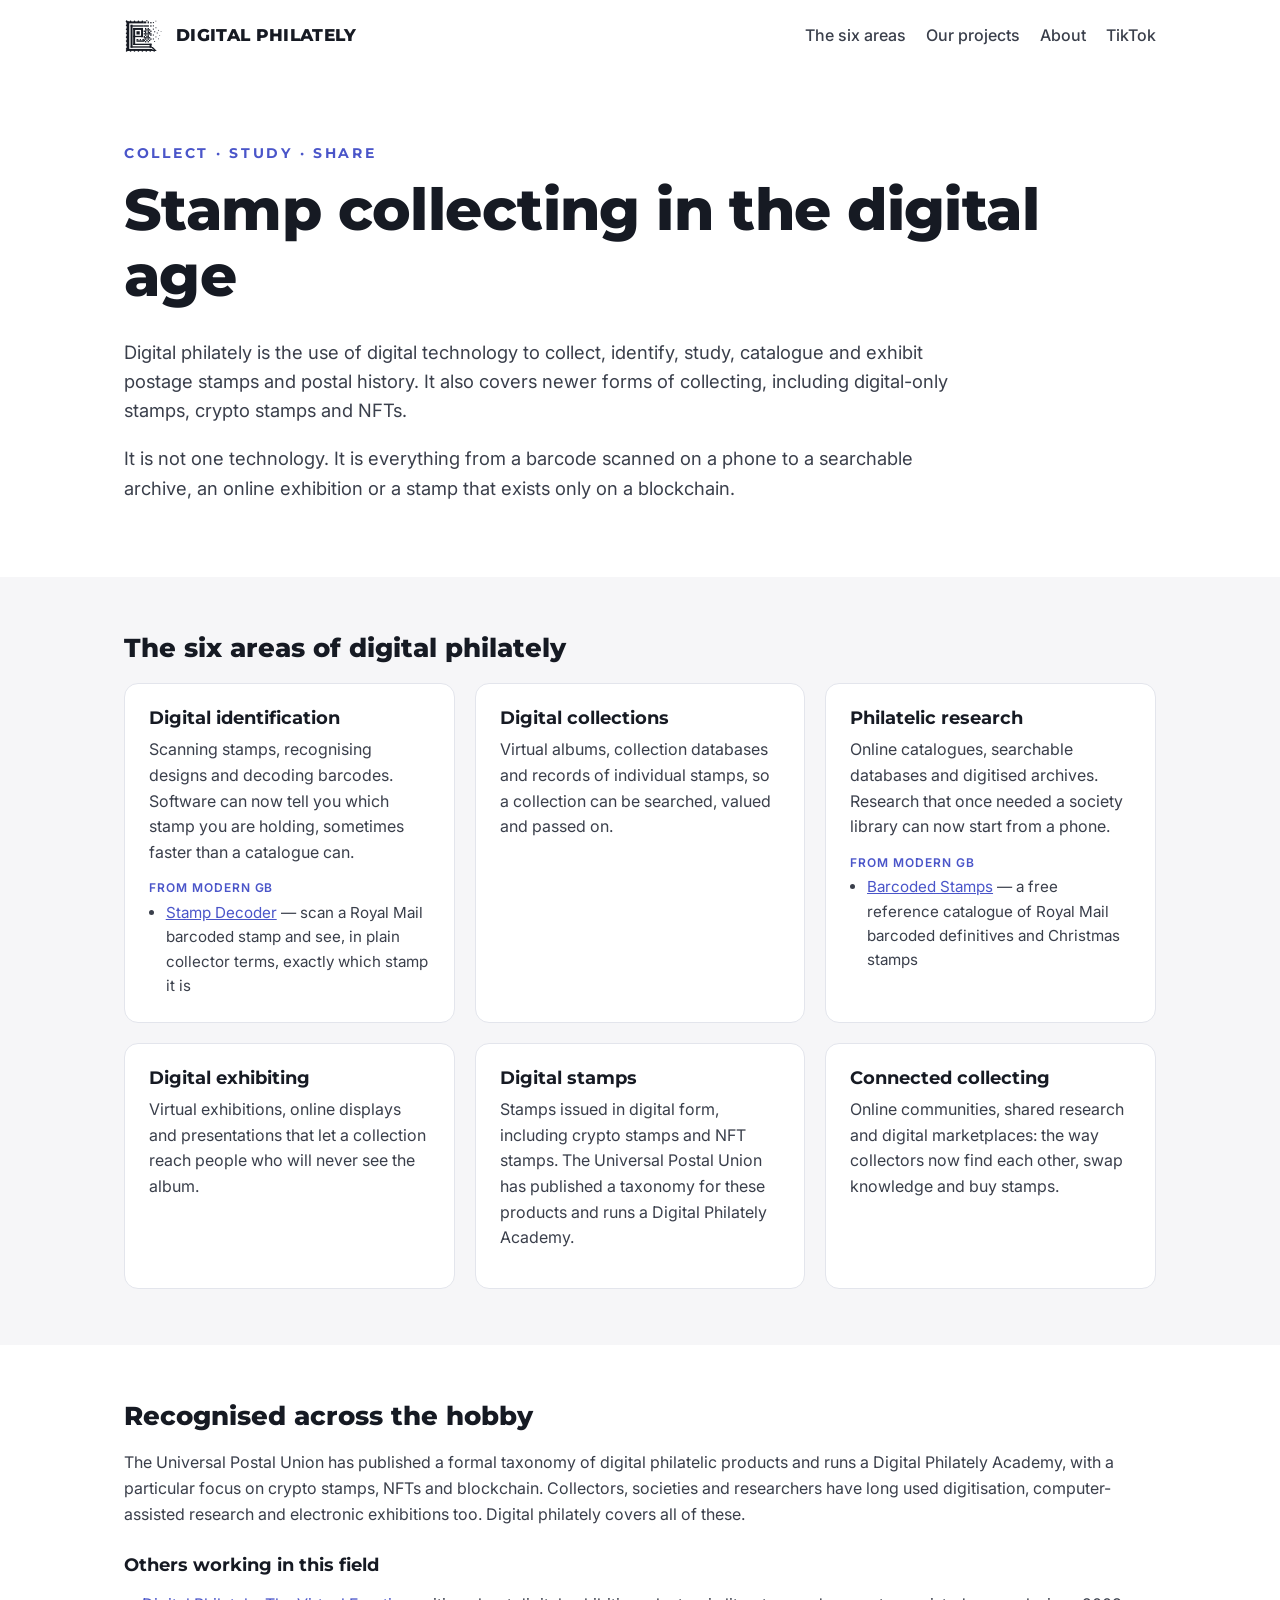
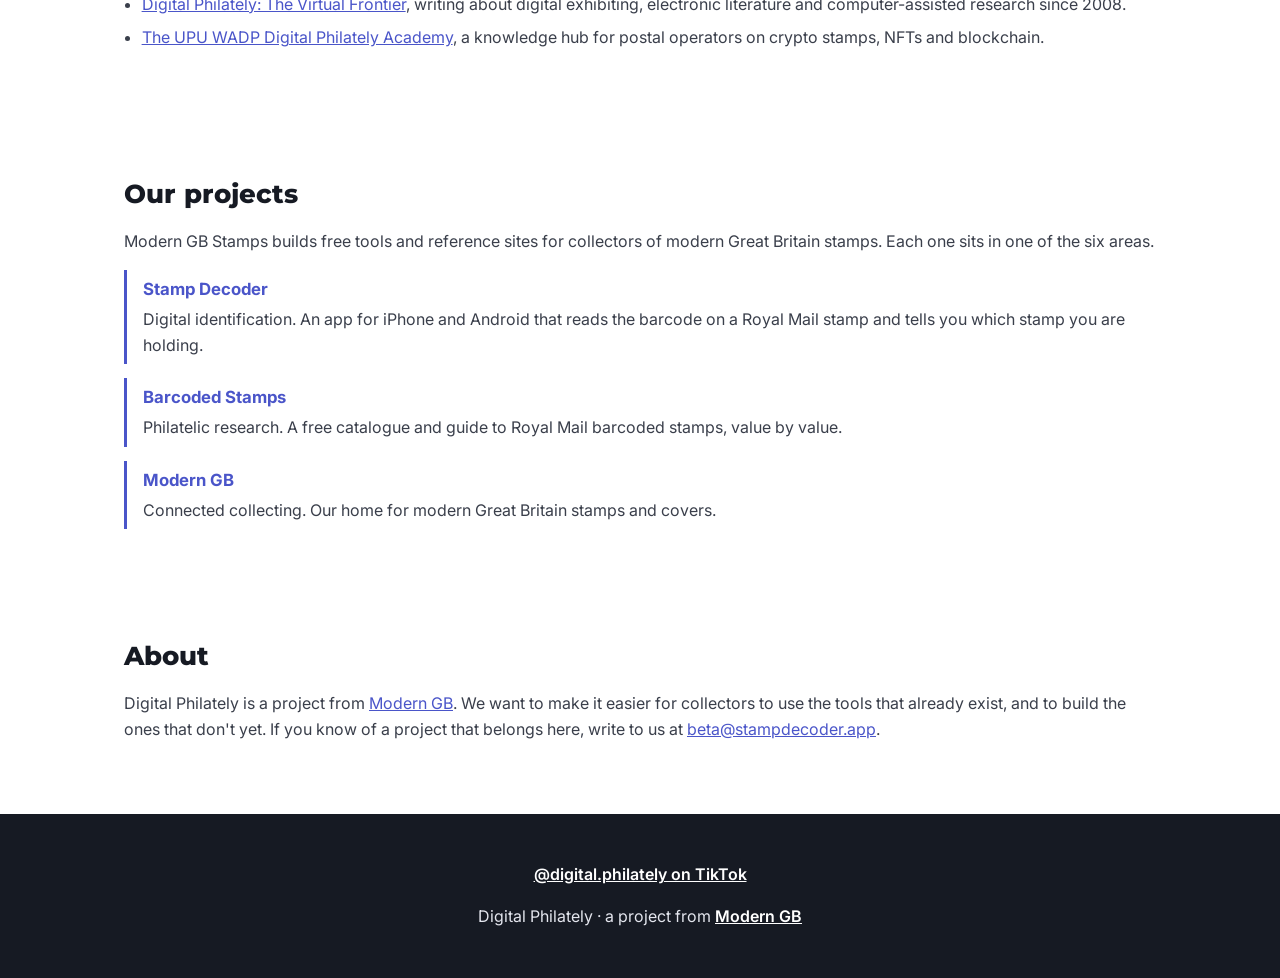
==== index.html @ 03107adf "Drop Royal Mail disclaimer from footer Co-Authored-By: Claude Opus 5.5 <noreply@anthropic.com> Claud" ====
<!doctype html>
<html lang="en-GB">
<head>
<meta charset="utf-8">
<meta name="viewport" content="width=device-width, initial-scale=1">
<title>Digital Philately · Stamp collecting in the digital age</title>
<meta name="description" content="Digital philately is the use of digital technology to collect, identify, study, catalogue and exhibit stamps and postal history, and it includes digital-only stamps.">
<link rel="canonical" href="https://digitalphilately.com/">
<link rel="icon" href="/favicon.svg" type="image/svg+xml">
<meta property="og:title" content="Digital Philately">
<meta property="og:description" content="Stamp collecting in the digital age: identification, collections, research, exhibiting, digital stamps and connected collecting.">
<meta property="og:url" content="https://digitalphilately.com/">
<script type="application/ld+json">{"@context":"https://schema.org","@type":"Organization","name":"Digital Philately","url":"https://digitalphilately.com/","logo":"https://digitalphilately.com/mark.svg","sameAs":["https://www.tiktok.com/@digital.philately"],"parentOrganization":{"@type":"Organization","name":"Modern GB","url":"https://moderngb.net/"}}</script>
<link rel="preconnect" href="https://fonts.googleapis.com">
<link rel="preconnect" href="https://fonts.gstatic.com" crossorigin>
<link href="https://fonts.googleapis.com/css2?family=Montserrat:wght@700;800&family=Inter:wght@400;500;600&display=swap" rel="stylesheet">
<link rel="stylesheet" href="/style.css">
</head>
<body>
<header class="site-header">
<a class="brand" href="/" aria-label="Digital Philately home"><svg xmlns="http://www.w3.org/2000/svg" viewBox="-1 0 61 53" width="40" height="35" role="img" aria-label="Digital Philately mark"><g fill="currentColor" shape-rendering="geometricPrecision"><rect x="3" y="5" width="4" height="45"/><rect x="3" y="5" width="26" height="3"/><rect x="3" y="47" width="38" height="3"/><polygon points="38,47 41,47 48,50 48,50 41,50"/><polygon points="40,44 43,44 49,50 46,50"/><circle cx="3" cy="5" r="1.25"/><circle cx="9" cy="5" r="1.25"/><circle cx="15" cy="5" r="1.25"/><circle cx="21" cy="5" r="1.25"/><circle cx="27" cy="5" r="1.25"/><circle cx="3" cy="50" r="1.25"/><circle cx="9" cy="50" r="1.25"/><circle cx="15" cy="50" r="1.25"/><circle cx="21" cy="50" r="1.25"/><circle cx="27" cy="50" r="1.25"/><circle cx="33" cy="50" r="1.25"/><circle cx="39" cy="50" r="1.25"/><circle cx="45" cy="50" r="1.25"/><circle cx="3" cy="5" r="1.25"/><circle cx="3" cy="11" r="1.25"/><circle cx="3" cy="17" r="1.25"/><circle cx="3" cy="23" r="1.25"/><circle cx="3" cy="29" r="1.25"/><circle cx="3" cy="35" r="1.25"/><circle cx="3" cy="41" r="1.25"/><circle cx="3" cy="47" r="1.25"/><rect x="9" y="11" width="20" height="2"/><rect x="9" y="10" width="3" height="35"/><rect x="9" y="43" width="32" height="2"/><rect x="38" y="39" width="3" height="6"/><rect x="13" y="15" width="3" height="26"/><rect x="13" y="15" width="15" height="3"/><rect x="13" y="39" width="28" height="2"/><rect x="25" y="15" width="3" height="14"/><rect x="13" y="27" width="15" height="2"/><rect x="18" y="20" width="5" height="5"/><rect x="18" y="34" width="12" height="2"/><rect x="18" y="32" width="3" height="2"/><rect x="23" y="32" width="2" height="2"/><rect x="27" y="32" width="3" height="2"/><rect x="31" y="15" width="2" height="2"/><rect x="35" y="15" width="2" height="2"/><rect x="31" y="17" width="2" height="2"/><rect x="33" y="17" width="2" height="2"/><rect x="35" y="17" width="2" height="2"/><rect x="37" y="17" width="2" height="2"/><rect x="29" y="19" width="2" height="2"/><rect x="31" y="19" width="2" height="2"/><rect x="35" y="19" width="2" height="2"/><rect x="39" y="19" width="2" height="2"/><rect x="31" y="21" width="2" height="2"/><rect x="35" y="21" width="2" height="2"/><rect x="37" y="21" width="2" height="2"/><rect x="29" y="23" width="2" height="2"/><rect x="31" y="23" width="2" height="2"/><rect x="33" y="23" width="2" height="2"/><rect x="35" y="23" width="2" height="2"/><rect x="37" y="23" width="2" height="2"/><rect x="39" y="23" width="2" height="2"/><rect x="31" y="25" width="2" height="2"/><rect x="35" y="25" width="2" height="2"/><rect x="39" y="25" width="2" height="2"/><rect x="29" y="27" width="2" height="2"/><rect x="33" y="27" width="2" height="2"/><rect x="35" y="27" width="2" height="2"/><rect x="29" y="29" width="2" height="2"/><rect x="31" y="29" width="2" height="2"/><rect x="33" y="29" width="2" height="2"/><rect x="35" y="29" width="2" height="2"/><rect x="37" y="29" width="2" height="2"/><rect x="31" y="31" width="2" height="2"/><rect x="35" y="31" width="2" height="2"/><rect x="39" y="31" width="2" height="2"/><rect x="29" y="33" width="2" height="2"/><rect x="33" y="33" width="2" height="2"/><rect x="37" y="33" width="2" height="2"/><rect x="31" y="35" width="2" height="2"/><rect x="35" y="35" width="2" height="2"/><rect x="29" y="5" width="4" height="3"/><rect x="35" y="5" width="2" height="3"/><rect x="39" y="6" width="2" height="2"/><rect x="29" y="11" width="8" height="2"/><rect x="39" y="11" width="2" height="2"/><rect x="33" y="3" width="1.6" height="1.6"/><rect x="43" y="6" width="1.6" height="1.6"/><rect x="47" y="4" width="1.2" height="1.2"/><rect x="43" y="11" width="1.6" height="1.6"/><rect x="43" y="16" width="1.6" height="1.6"/><rect x="47" y="14" width="1.4" height="1.4"/><rect x="51" y="18" width="1.2" height="1.2"/><rect x="45" y="20" width="1.6" height="1.6"/><rect x="49" y="22" width="1.4" height="1.4"/><rect x="55" y="20" width="1.0" height="1.0"/><rect x="43" y="25" width="1.6" height="1.6"/><rect x="53" y="26" width="1.0" height="1.0"/><rect x="47" y="28" width="1.4" height="1.4"/><rect x="43" y="31" width="1.6" height="1.6"/><rect x="51" y="31" width="1.2" height="1.2"/><rect x="45" y="35" width="1.4" height="1.4"/></g></svg><span>Digital Philately</span></a>
<nav><a href="#areas">The six areas</a><a href="#modern-gb">Our projects</a><a href="#about">About</a><a href="https://www.tiktok.com/@digital.philately">TikTok</a></nav>
</header>

<main>
<section class="hero">
<p class="tag">Collect · Study · Share</p>
<h1>Stamp collecting in the digital age</h1>
<p class="lede">Digital philately is the use of digital technology to collect, identify, study, catalogue and exhibit postage stamps and postal history. It also covers newer forms of collecting, including digital-only stamps, crypto stamps and NFTs.</p>
<p class="lede">It is not one technology. It is everything from a barcode scanned on a phone to a searchable archive, an online exhibition or a stamp that exists only on a blockchain.</p>
</section>

<section id="areas" class="areas">
<h2>The six areas of digital philately</h2>
<div class="grid">
<article class="area" id="identify">
<h3>Digital identification</h3>
<p>Scanning stamps, recognising designs and decoding barcodes. Software can now tell you which stamp you are holding, sometimes faster than a catalogue can.</p>
<p class="from-us">From Modern GB</p><ul class="projects"><li><a href="https://stampdecoder.app/">Stamp Decoder</a> &mdash; scan a Royal Mail barcoded stamp and see, in plain collector terms, exactly which stamp it is</li></ul></article>
<article class="area" id="collections">
<h3>Digital collections</h3>
<p>Virtual albums, collection databases and records of individual stamps, so a collection can be searched, valued and passed on.</p>
</article>
<article class="area" id="research">
<h3>Philatelic research</h3>
<p>Online catalogues, searchable databases and digitised archives. Research that once needed a society library can now start from a phone.</p>
<p class="from-us">From Modern GB</p><ul class="projects"><li><a href="https://barcodedstamps.com/">Barcoded Stamps</a> &mdash; a free reference catalogue of Royal Mail barcoded definitives and Christmas stamps</li></ul></article>
<article class="area" id="exhibiting">
<h3>Digital exhibiting</h3>
<p>Virtual exhibitions, online displays and presentations that let a collection reach people who will never see the album.</p>
</article>
<article class="area" id="digital-stamps">
<h3>Digital stamps</h3>
<p>Stamps issued in digital form, including crypto stamps and NFT stamps. The Universal Postal Union has published a taxonomy for these products and runs a Digital Philately Academy.</p>
</article>
<article class="area" id="connected">
<h3>Connected collecting</h3>
<p>Online communities, shared research and digital marketplaces: the way collectors now find each other, swap knowledge and buy stamps.</p>
</article>
</div>
</section>

<section class="context">
<h2>Recognised across the hobby</h2>
<p>The Universal Postal Union has published a formal taxonomy of digital philatelic products and runs a Digital Philately Academy, with a particular focus on crypto stamps, NFTs and blockchain. Collectors, societies and researchers have long used digitisation, computer-assisted research and electronic exhibitions too. Digital philately covers all of these.</p>
<h3>Others working in this field</h3>
<ul class="others">
<li><a href="https://digitalphilately.wordpress.com/">Digital Philately: The Virtual Frontier</a>, writing about digital exhibiting, electronic literature and computer-assisted research since 2008.</li>
<li><a href="https://www.upu.int/en/universal-postal-union/activities/philately-ircs/wadp-academy">The UPU WADP Digital Philately Academy</a>, a knowledge hub for postal operators on crypto stamps, NFTs and blockchain.</li>
</ul>
</section>

<section id="modern-gb" class="modern-gb">
<h2>Our projects</h2>
<p>Modern GB Stamps builds free tools and reference sites for collectors of modern Great Britain stamps. Each one sits in one of the six areas.</p>
<ul class="project-list">
<li><a href="https://stampdecoder.app/"><strong>Stamp Decoder</strong></a><span>Digital identification. An app for iPhone and Android that reads the barcode on a Royal Mail stamp and tells you which stamp you are holding.</span></li>
<li><a href="https://barcodedstamps.com/"><strong>Barcoded Stamps</strong></a><span>Philatelic research. A free catalogue and guide to Royal Mail barcoded stamps, value by value.</span></li>
<li><a href="https://moderngb.com/"><strong>Modern GB</strong></a><span>Connected collecting. Our home for modern Great Britain stamps and covers.</span></li>
</ul>
</section>

<section id="about" class="about">
<h2>About</h2>
<p>Digital Philately is a project from <a href="https://moderngb.net/">Modern GB</a>. We want to make it easier for collectors to use the tools that already exist, and to build the ones that don't yet. If you know of a project that belongs here, write to us at <a href="mailto:beta@stampdecoder.app">beta@stampdecoder.app</a>.</p>
</section>
</main>

<footer class="site-footer">
<p><a href="https://www.tiktok.com/@digital.philately">@digital.philately on TikTok</a></p>
<p>Digital Philately · a project from <a href="https://moderngb.net/">Modern GB</a></p>
</footer>
</body>
</html>
---- style.css ----
:root {
  --ink: #161A23;
  --blue: #4A55C9;
  --light: #9AA3FF;
  --paper: #FFFFFF;
  --mist: #F6F6F8;
  --line: #E3E5EC;
  --text: #3A3F4B;
  --display: Montserrat, "Helvetica Neue", Arial, sans-serif;
  --body: Inter, system-ui, -apple-system, sans-serif;
}
* { box-sizing: border-box; }
body { margin: 0; font-family: var(--body); color: var(--text); background: var(--paper); line-height: 1.6; }
a { color: var(--blue); }
a:hover { color: var(--ink); }
h1, h2, h3 { font-family: var(--display); color: var(--ink); line-height: 1.15; }
h1 { font-size: clamp(2.2rem, 5vw, 3.6rem); font-weight: 800; margin: 0.2em 0 0.5em; letter-spacing: -0.01em; }
h2 { font-size: 1.6rem; font-weight: 800; margin: 0 0 0.8em; }
h3 { font-size: 1.1rem; font-weight: 700; margin: 0 0 0.5em; }
main > section { max-width: 1080px; margin: 0 auto; padding: 56px 24px; }

.site-header { display: flex; justify-content: space-between; align-items: center; gap: 16px; flex-wrap: wrap; padding: 18px 24px; max-width: 1080px; margin: 0 auto; }
.brand { display: flex; align-items: center; gap: 12px; text-decoration: none; color: var(--ink); }
.brand span { font-family: var(--display); font-weight: 800; text-transform: uppercase; letter-spacing: 0.02em; font-size: 1.05rem; }
.site-header nav { display: flex; gap: 20px; flex-wrap: wrap; }
.site-header nav a { text-decoration: none; color: var(--text); font-weight: 500; }
.site-header nav a:hover { color: var(--blue); }

.hero { padding-top: 72px !important; }
.tag { font-family: var(--display); font-weight: 700; letter-spacing: 0.2em; text-transform: uppercase; color: var(--blue); font-size: 0.85rem; margin: 0; }
.lede { font-size: 1.15rem; max-width: 46em; }

.areas { background: var(--mist); max-width: none !important; }
.areas > * { max-width: 1032px; margin-left: auto; margin-right: auto; }
.grid { display: grid; grid-template-columns: repeat(auto-fill, minmax(300px, 1fr)); gap: 20px; }
.area { background: var(--paper); border: 1px solid var(--line); border-radius: 14px; padding: 24px; }
.area p { margin: 0 0 0.8em; }
.from-us { font-size: 0.75rem; font-weight: 600; letter-spacing: 0.08em; text-transform: uppercase; color: var(--blue); margin: 1em 0 0.3em !important; }
.projects { margin: 0; padding-left: 1.1em; font-size: 0.95rem; }

.project-list { list-style: none; padding: 0; margin: 0; display: grid; gap: 14px; }
.project-list li { display: flex; flex-direction: column; gap: 4px; border-left: 3px solid var(--blue); padding: 6px 0 6px 16px; }
.project-list a { text-decoration: none; font-size: 1.05rem; }

.site-footer { background: var(--ink); color: #E4E6EE; padding: 32px 24px; text-align: center; }
.site-footer a { color: var(--paper); font-weight: 600; }
.site-footer .small { font-size: 0.85rem; color: var(--light); }
.context h3 { margin-top: 1.6em; }
.others { padding-left: 1.1em; }
.others li { margin-bottom: 0.5em; }
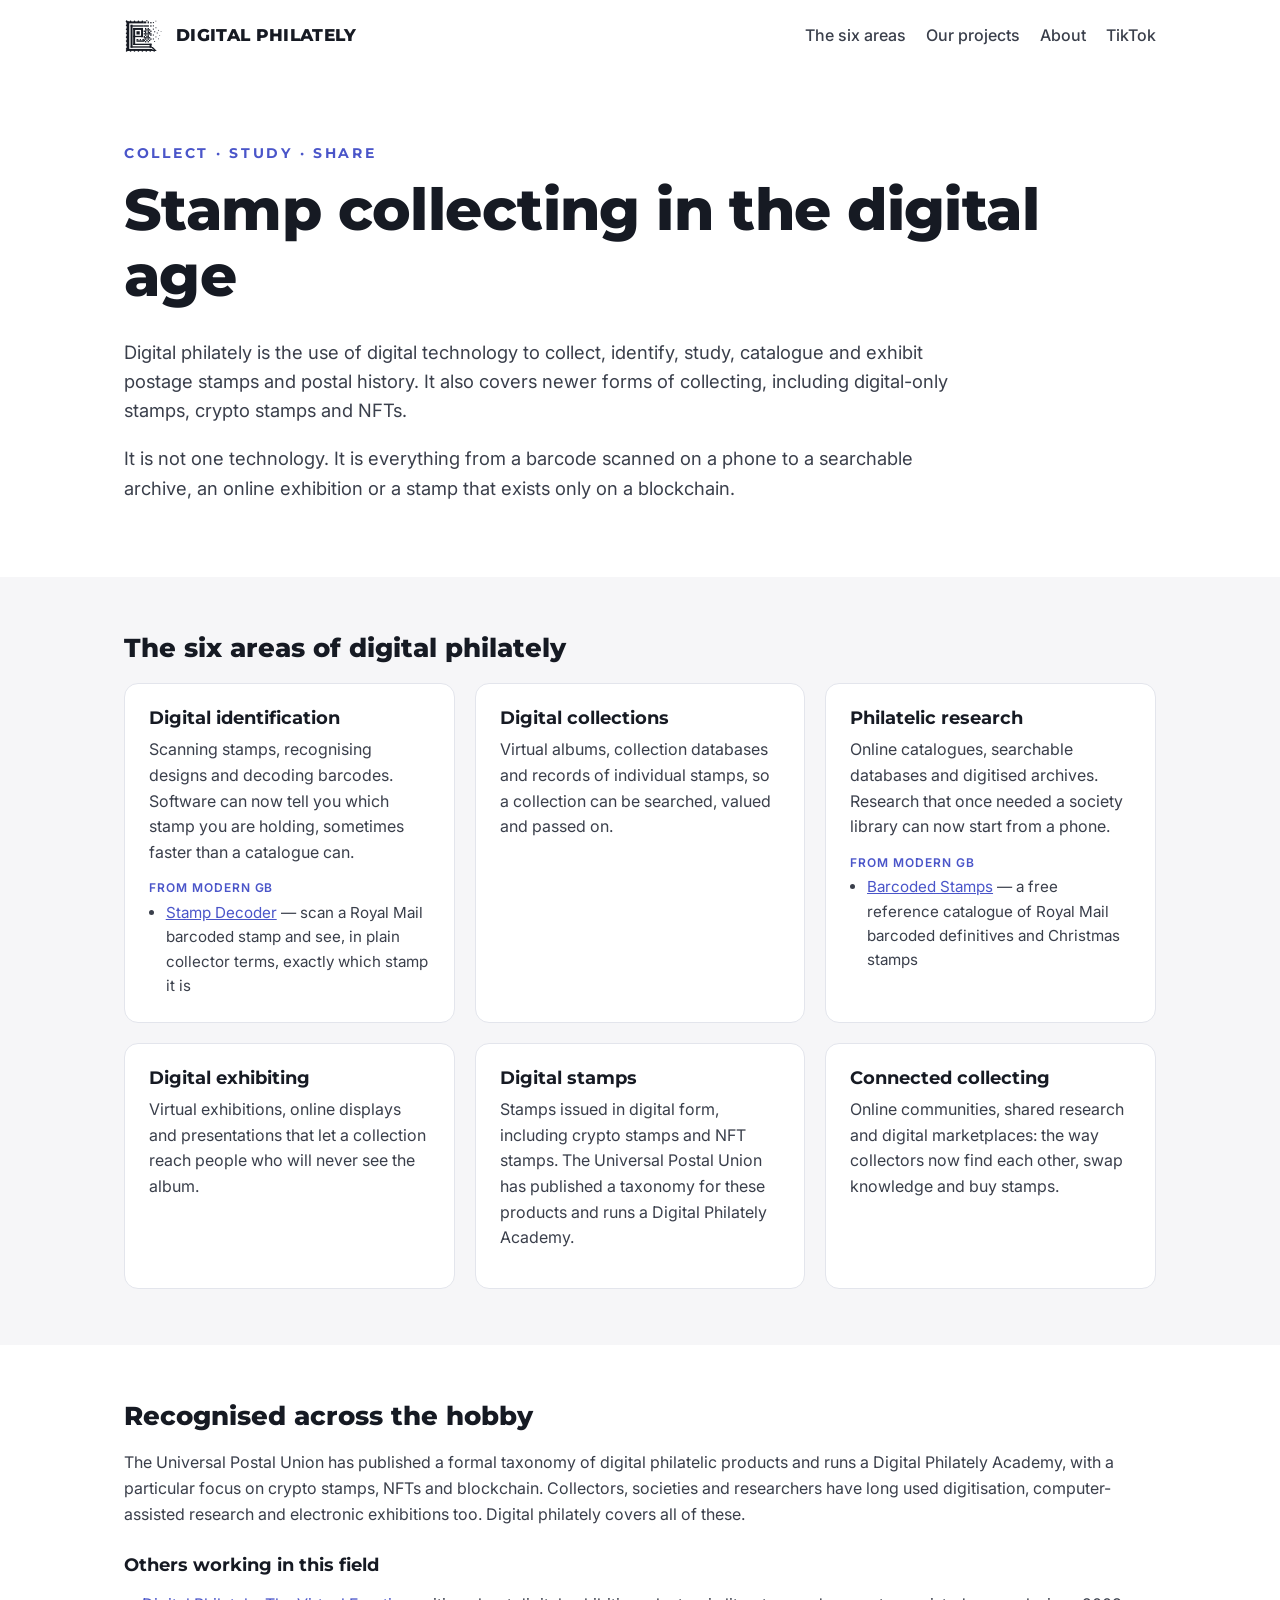
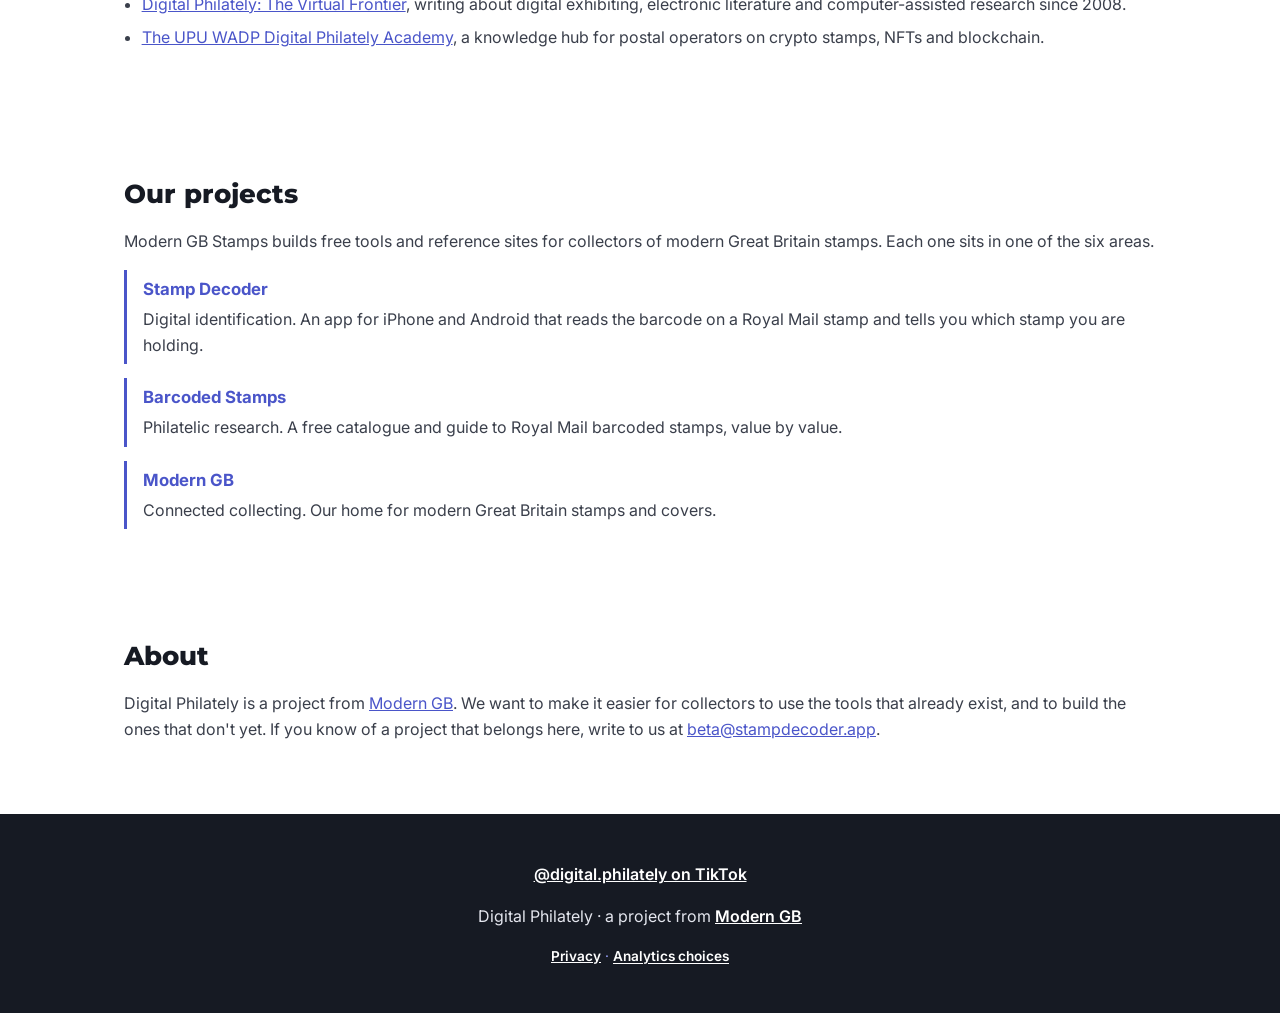
==== commit 4c5ba6e6: "Add consent-first Google Analytics and privacy page Co-Authored-By: Claude Opus 5.5 <noreply@anthrop" ====
--- a/index.html
+++ b/index.html
@@ -15,6 +15,8 @@
 <link rel="preconnect" href="https://fonts.gstatic.com" crossorigin>
 <link href="https://fonts.googleapis.com/css2?family=Montserrat:wght@700;800&family=Inter:wght@400;500;600&display=swap" rel="stylesheet">
 <link rel="stylesheet" href="/style.css">
+<link rel="stylesheet" href="/consent-analytics.css">
+<script src="/consent-analytics.js" defer></script>
 </head>
 <body>
 <header class="site-header">
@@ -89,6 +91,7 @@
 <footer class="site-footer">
 <p><a href="https://www.tiktok.com/@digital.philately">@digital.philately on TikTok</a></p>
 <p>Digital Philately · a project from <a href="https://moderngb.net/">Modern GB</a></p>
+<p class="small"><a href="/privacy.html">Privacy</a> · <button type="button" class="analytics-settings" data-analytics-settings>Analytics choices</button></p>
 </footer>
 </body>
 </html>
--- a/style.css
+++ b/style.css
@@ -48,3 +48,7 @@
 .context h3 { margin-top: 1.6em; }
 .others { padding-left: 1.1em; }
 .others li { margin-bottom: 0.5em; }
+.prose { max-width: 760px !important; }
+.prose h2 { margin-top: 1.6em; font-size: 1.3rem; }
+.site-footer .analytics-settings { color: var(--paper); font-weight: 600; }
+.prose .analytics-settings { color: var(--blue); }
--- a/consent-analytics.css
+++ b/consent-analytics.css
@@ -0,0 +1,125 @@
+.analytics-consent[hidden] {
+  display: none;
+}
+
+.analytics-consent {
+  position: fixed;
+  z-index: 1000;
+  left: 18px;
+  right: 18px;
+  bottom: 18px;
+  max-width: 760px;
+  margin: 0 auto;
+  padding: 18px;
+  color: #151A2D;
+  background: #FFFFFF;
+  border: 1px solid rgba(23,29,55,.20);
+  border-radius: 14px;
+  box-shadow: 0 18px 50px rgba(15,20,40,.18);
+  font-family: inherit;
+}
+
+.analytics-consent__inner {
+  display: flex;
+  align-items: center;
+  justify-content: space-between;
+  gap: 20px;
+}
+
+.analytics-consent__copy {
+  max-width: 520px;
+}
+
+.analytics-consent__copy strong {
+  display: block;
+  margin-bottom: 4px;
+  font-size: 16px;
+}
+
+.analytics-consent__copy p {
+  margin: 0;
+  color: #5E647C;
+  font-size: 13.5px;
+  line-height: 1.5;
+}
+
+.analytics-consent__copy a {
+  color: #161A23;
+  text-decoration: underline;
+  text-underline-offset: 2px;
+}
+
+.analytics-consent__actions {
+  display: flex;
+  flex: 0 0 auto;
+  gap: 8px;
+}
+
+.analytics-consent button,
+.analytics-settings {
+  font: inherit;
+}
+
+.analytics-consent button {
+  min-height: 42px;
+  padding: 9px 14px;
+  border: 1px solid rgba(23,29,55,.20);
+  border-radius: 10px;
+  color: #151A2D;
+  background: #FFFFFF;
+  cursor: pointer;
+  font-size: 13px;
+  font-weight: 700;
+}
+
+.analytics-consent button[data-analytics-accept] {
+  color: #FFFFFF;
+  background: #4A55C9;
+  border-color: #4A55C9;
+}
+
+.analytics-consent button:hover {
+  background: #F1F3FA;
+}
+
+.analytics-consent button[data-analytics-accept]:hover {
+  background: #161A23;
+}
+
+.analytics-consent button:focus-visible,
+.analytics-settings:focus-visible {
+  outline: 2px solid #4A55C9;
+  outline-offset: 2px;
+}
+
+.analytics-settings {
+  padding: 0;
+  border: 0;
+  color: inherit;
+  background: transparent;
+  cursor: pointer;
+  text-decoration: underline;
+  text-underline-offset: 2px;
+}
+
+@media (max-width: 640px) {
+  .analytics-consent {
+    left: 12px;
+    right: 12px;
+    bottom: 12px;
+  }
+
+  .analytics-consent__inner {
+    align-items: stretch;
+    flex-direction: column;
+    gap: 14px;
+  }
+
+  .analytics-consent__actions {
+    width: 100%;
+  }
+
+  .analytics-consent button {
+    flex: 1;
+  }
+}
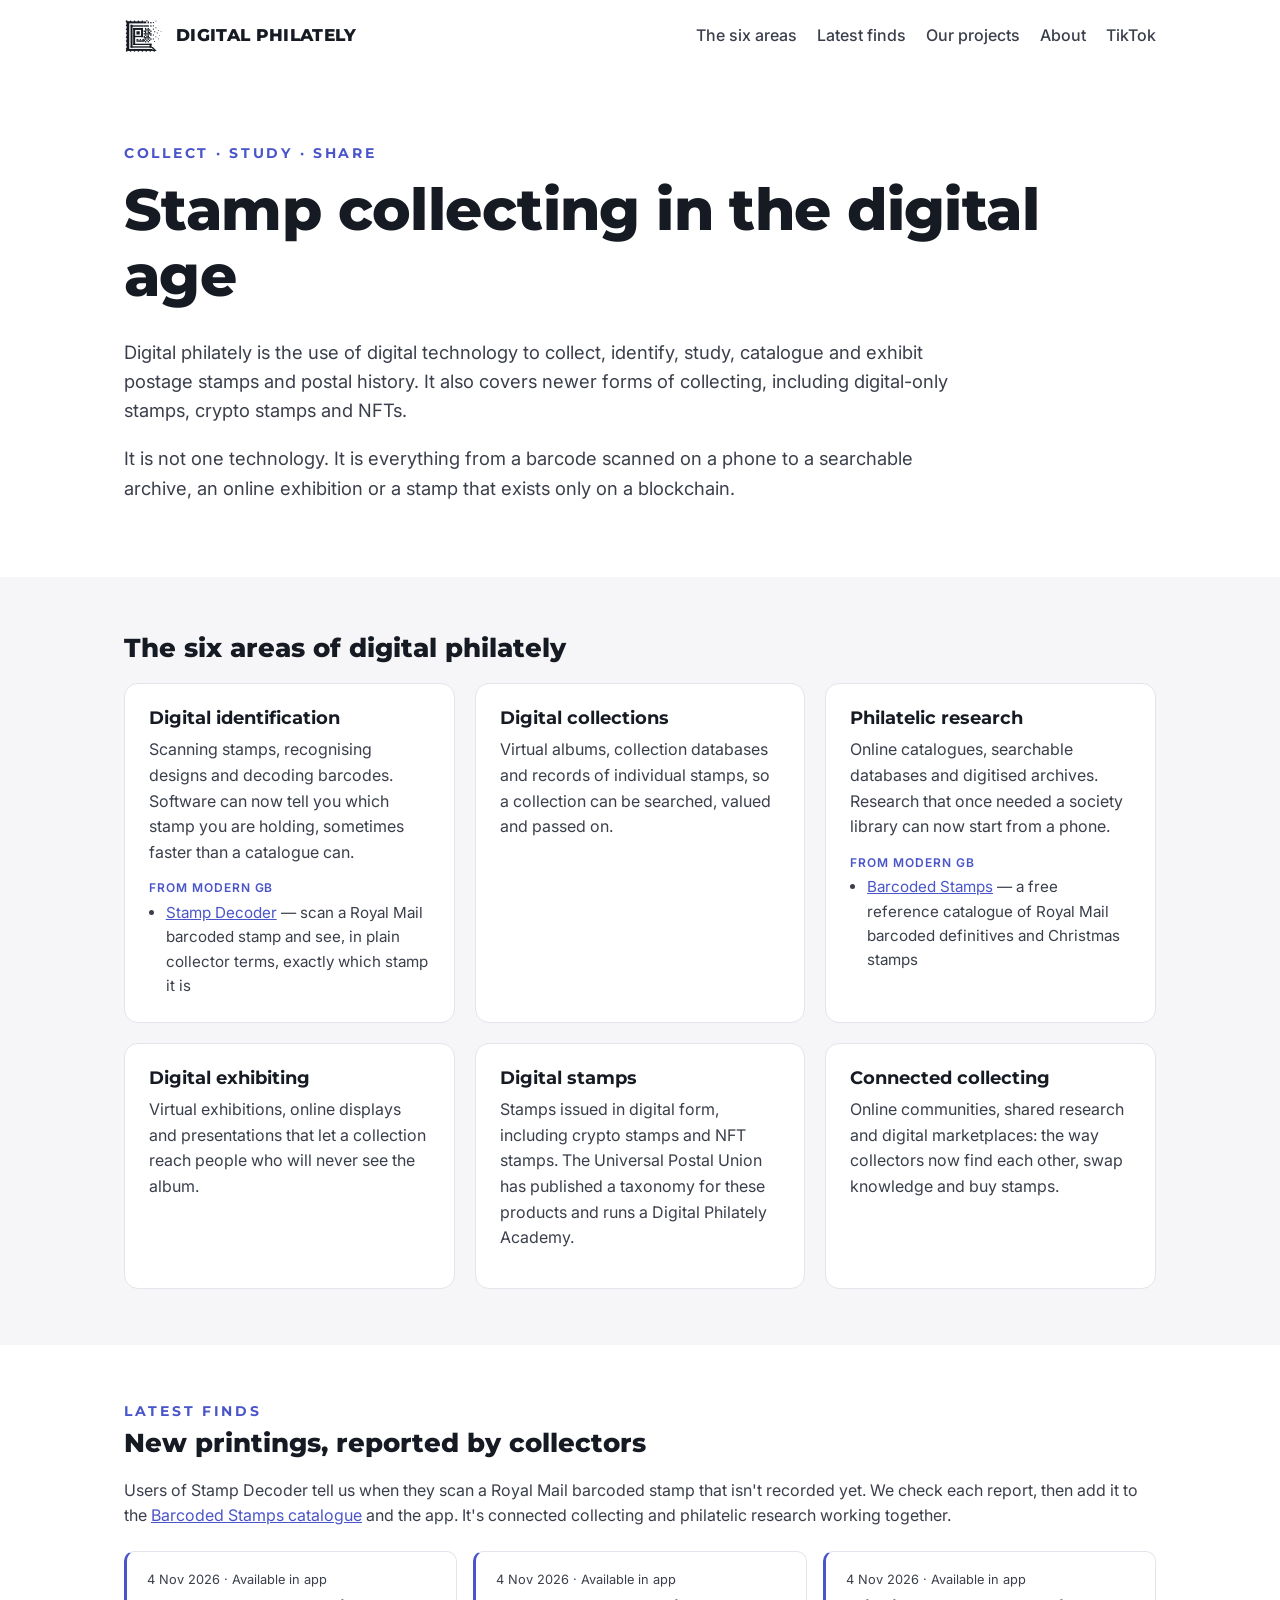
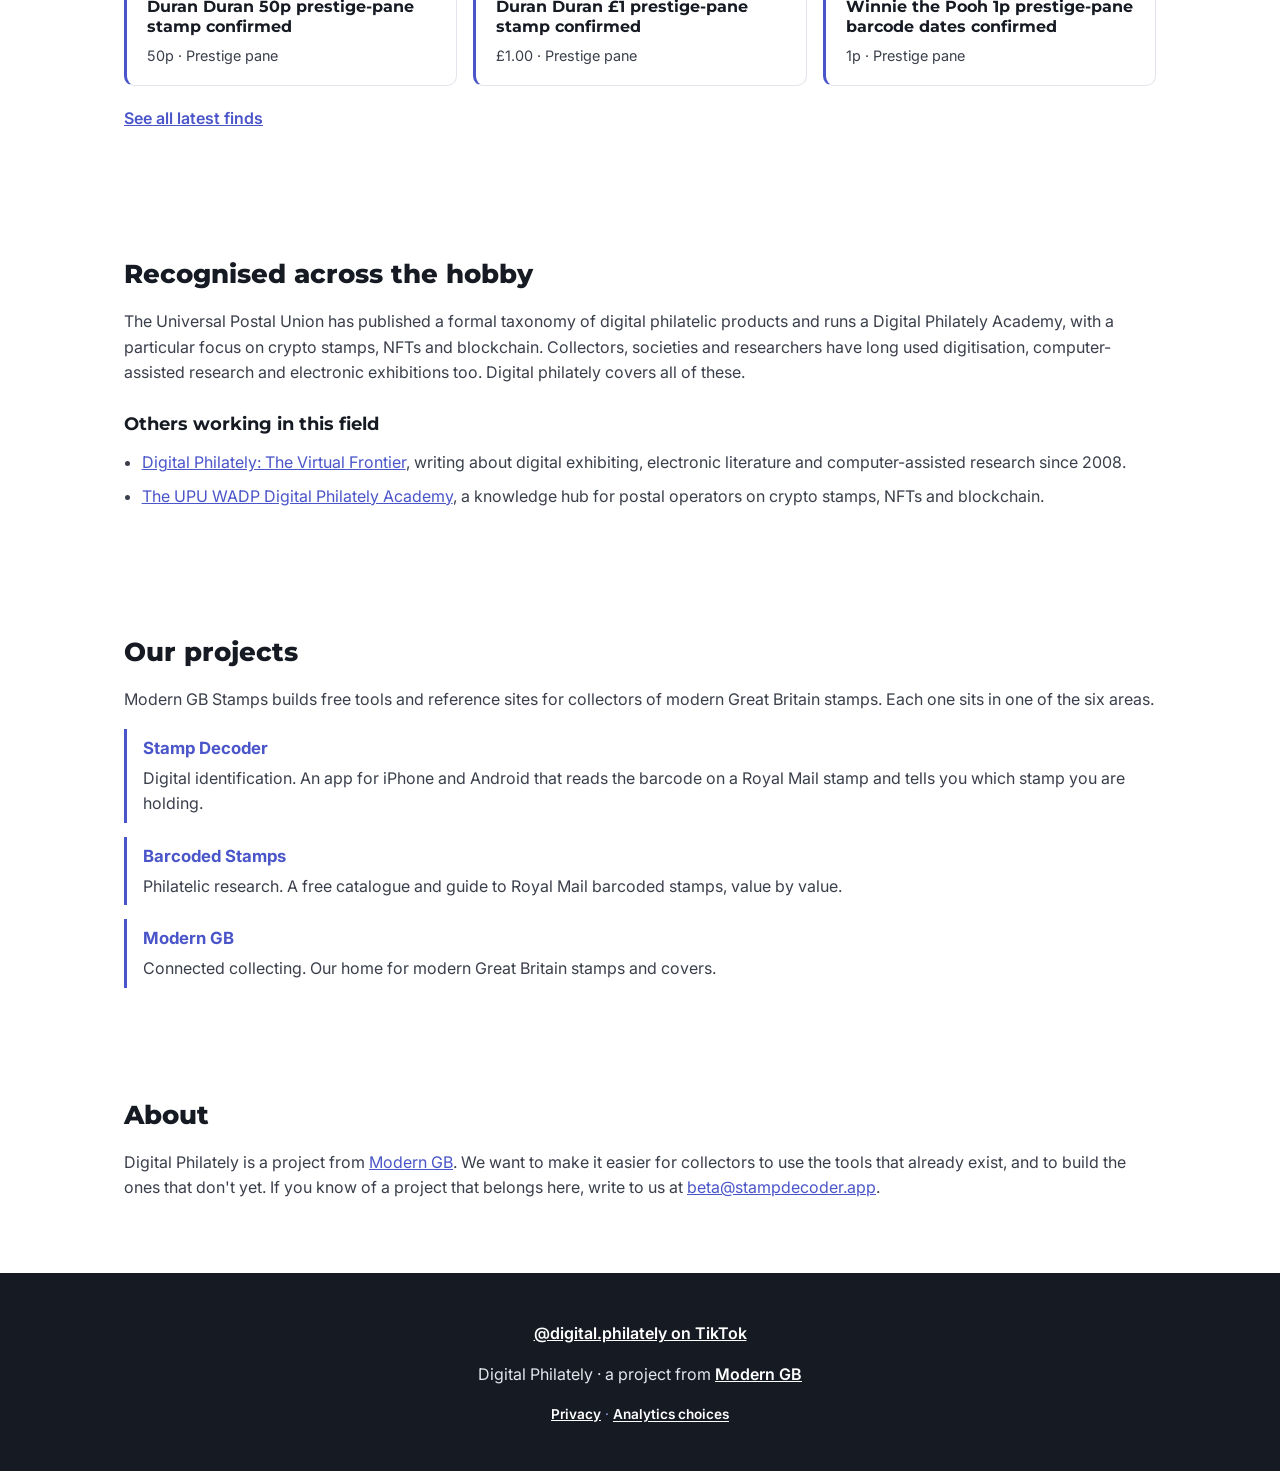
==== commit f6aba0ee: "Add a Latest finds teaser linking to barcodedstamps.com Co-Authored-By: Claude Opus 5.5 <noreply@ant" ====
--- a/index.html
+++ b/index.html
@@ -21,7 +21,7 @@
 <body>
 <header class="site-header">
 <a class="brand" href="/" aria-label="Digital Philately home"><svg xmlns="http://www.w3.org/2000/svg" viewBox="-1 0 61 53" width="40" height="35" role="img" aria-label="Digital Philately mark"><g fill="currentColor" shape-rendering="geometricPrecision"><rect x="3" y="5" width="4" height="45"/><rect x="3" y="5" width="26" height="3"/><rect x="3" y="47" width="38" height="3"/><polygon points="38,47 41,47 48,50 48,50 41,50"/><polygon points="40,44 43,44 49,50 46,50"/><circle cx="3" cy="5" r="1.25"/><circle cx="9" cy="5" r="1.25"/><circle cx="15" cy="5" r="1.25"/><circle cx="21" cy="5" r="1.25"/><circle cx="27" cy="5" r="1.25"/><circle cx="3" cy="50" r="1.25"/><circle cx="9" cy="50" r="1.25"/><circle cx="15" cy="50" r="1.25"/><circle cx="21" cy="50" r="1.25"/><circle cx="27" cy="50" r="1.25"/><circle cx="33" cy="50" r="1.25"/><circle cx="39" cy="50" r="1.25"/><circle cx="45" cy="50" r="1.25"/><circle cx="3" cy="5" r="1.25"/><circle cx="3" cy="11" r="1.25"/><circle cx="3" cy="17" r="1.25"/><circle cx="3" cy="23" r="1.25"/><circle cx="3" cy="29" r="1.25"/><circle cx="3" cy="35" r="1.25"/><circle cx="3" cy="41" r="1.25"/><circle cx="3" cy="47" r="1.25"/><rect x="9" y="11" width="20" height="2"/><rect x="9" y="10" width="3" height="35"/><rect x="9" y="43" width="32" height="2"/><rect x="38" y="39" width="3" height="6"/><rect x="13" y="15" width="3" height="26"/><rect x="13" y="15" width="15" height="3"/><rect x="13" y="39" width="28" height="2"/><rect x="25" y="15" width="3" height="14"/><rect x="13" y="27" width="15" height="2"/><rect x="18" y="20" width="5" height="5"/><rect x="18" y="34" width="12" height="2"/><rect x="18" y="32" width="3" height="2"/><rect x="23" y="32" width="2" height="2"/><rect x="27" y="32" width="3" height="2"/><rect x="31" y="15" width="2" height="2"/><rect x="35" y="15" width="2" height="2"/><rect x="31" y="17" width="2" height="2"/><rect x="33" y="17" width="2" height="2"/><rect x="35" y="17" width="2" height="2"/><rect x="37" y="17" width="2" height="2"/><rect x="29" y="19" width="2" height="2"/><rect x="31" y="19" width="2" height="2"/><rect x="35" y="19" width="2" height="2"/><rect x="39" y="19" width="2" height="2"/><rect x="31" y="21" width="2" height="2"/><rect x="35" y="21" width="2" height="2"/><rect x="37" y="21" width="2" height="2"/><rect x="29" y="23" width="2" height="2"/><rect x="31" y="23" width="2" height="2"/><rect x="33" y="23" width="2" height="2"/><rect x="35" y="23" width="2" height="2"/><rect x="37" y="23" width="2" height="2"/><rect x="39" y="23" width="2" height="2"/><rect x="31" y="25" width="2" height="2"/><rect x="35" y="25" width="2" height="2"/><rect x="39" y="25" width="2" height="2"/><rect x="29" y="27" width="2" height="2"/><rect x="33" y="27" width="2" height="2"/><rect x="35" y="27" width="2" height="2"/><rect x="29" y="29" width="2" height="2"/><rect x="31" y="29" width="2" height="2"/><rect x="33" y="29" width="2" height="2"/><rect x="35" y="29" width="2" height="2"/><rect x="37" y="29" width="2" height="2"/><rect x="31" y="31" width="2" height="2"/><rect x="35" y="31" width="2" height="2"/><rect x="39" y="31" width="2" height="2"/><rect x="29" y="33" width="2" height="2"/><rect x="33" y="33" width="2" height="2"/><rect x="37" y="33" width="2" height="2"/><rect x="31" y="35" width="2" height="2"/><rect x="35" y="35" width="2" height="2"/><rect x="29" y="5" width="4" height="3"/><rect x="35" y="5" width="2" height="3"/><rect x="39" y="6" width="2" height="2"/><rect x="29" y="11" width="8" height="2"/><rect x="39" y="11" width="2" height="2"/><rect x="33" y="3" width="1.6" height="1.6"/><rect x="43" y="6" width="1.6" height="1.6"/><rect x="47" y="4" width="1.2" height="1.2"/><rect x="43" y="11" width="1.6" height="1.6"/><rect x="43" y="16" width="1.6" height="1.6"/><rect x="47" y="14" width="1.4" height="1.4"/><rect x="51" y="18" width="1.2" height="1.2"/><rect x="45" y="20" width="1.6" height="1.6"/><rect x="49" y="22" width="1.4" height="1.4"/><rect x="55" y="20" width="1.0" height="1.0"/><rect x="43" y="25" width="1.6" height="1.6"/><rect x="53" y="26" width="1.0" height="1.0"/><rect x="47" y="28" width="1.4" height="1.4"/><rect x="43" y="31" width="1.6" height="1.6"/><rect x="51" y="31" width="1.2" height="1.2"/><rect x="45" y="35" width="1.4" height="1.4"/></g></svg><span>Digital Philately</span></a>
-<nav><a href="#areas">The six areas</a><a href="#modern-gb">Our projects</a><a href="#about">About</a><a href="https://www.tiktok.com/@digital.philately">TikTok</a></nav>
+<nav><a href="#areas">The six areas</a><a href="#latest-finds">Latest finds</a><a href="#modern-gb">Our projects</a><a href="#about">About</a><a href="https://www.tiktok.com/@digital.philately">TikTok</a></nav>
 </header>
 
 <main>
@@ -62,6 +62,18 @@
 </div>
 </section>
 
+<section id="latest-finds" class="finds">
+<p class="tag">Latest finds</p>
+<h2>New printings, reported by collectors</h2>
+<p>Users of Stamp Decoder tell us when they scan a Royal Mail barcoded stamp that isn't recorded yet. We check each report, then add it to the <a href="https://barcodedstamps.com/catalogue/">Barcoded Stamps catalogue</a> and the app. It's connected collecting and philatelic research working together.</p>
+<ul class="find-list">
+<li><a href="https://barcodedstamps.com/latest-finds/#k113-pp-duran-duran-50p"><span class="find-meta"><time datetime="2026-11-04">4 Nov 2026</time> · Available in app</span><strong>Duran Duran 50p prestige-pane stamp confirmed</strong><span class="find-detail">50p · Prestige pane</span></a></li>
+<li><a href="https://barcodedstamps.com/latest-finds/#k114-pp-duran-duran-1gbp"><span class="find-meta"><time datetime="2026-11-04">4 Nov 2026</time> · Available in app</span><strong>Duran Duran £1 prestige-pane stamp confirmed</strong><span class="find-detail">£1.00 · Prestige pane</span></a></li>
+<li><a href="https://barcodedstamps.com/latest-finds/#k118-pp-pooh-1p"><span class="find-meta"><time datetime="2026-11-04">4 Nov 2026</time> · Available in app</span><strong>Winnie the Pooh 1p prestige-pane barcode dates confirmed</strong><span class="find-detail">1p · Prestige pane</span></a></li>
+</ul>
+<p class="finds-more"><a href="https://barcodedstamps.com/latest-finds/">See all latest finds</a></p>
+</section>
+
 <section class="context">
 <h2>Recognised across the hobby</h2>
 <p>The Universal Postal Union has published a formal taxonomy of digital philatelic products and runs a Digital Philately Academy, with a particular focus on crypto stamps, NFTs and blockchain. Collectors, societies and researchers have long used digitisation, computer-assisted research and electronic exhibitions too. Digital philately covers all of these.</p>
--- a/style.css
+++ b/style.css
@@ -52,3 +52,12 @@
 .prose h2 { margin-top: 1.6em; font-size: 1.3rem; }
 .site-footer .analytics-settings { color: var(--paper); font-weight: 600; }
 .prose .analytics-settings { color: var(--blue); }
+
+.finds .tag { margin-bottom: 0.4em; }
+.find-list { list-style: none; padding: 0; margin: 1.4em 0 0; display: grid; grid-template-columns: repeat(auto-fit, minmax(260px, 1fr)); gap: 16px; }
+.find-list a { display: flex; flex-direction: column; gap: 6px; height: 100%; padding: 18px 20px; border: 1px solid var(--line); border-left: 3px solid var(--blue); border-radius: 10px; text-decoration: none; color: var(--ink); }
+.find-list a:hover { border-color: var(--blue); }
+.find-meta { font-size: 0.8rem; color: var(--text); }
+.find-list strong { font-family: var(--display); font-size: 1rem; line-height: 1.3; }
+.find-detail { font-size: 0.9rem; color: var(--text); }
+.finds-more { margin-top: 1.2em; font-weight: 600; }
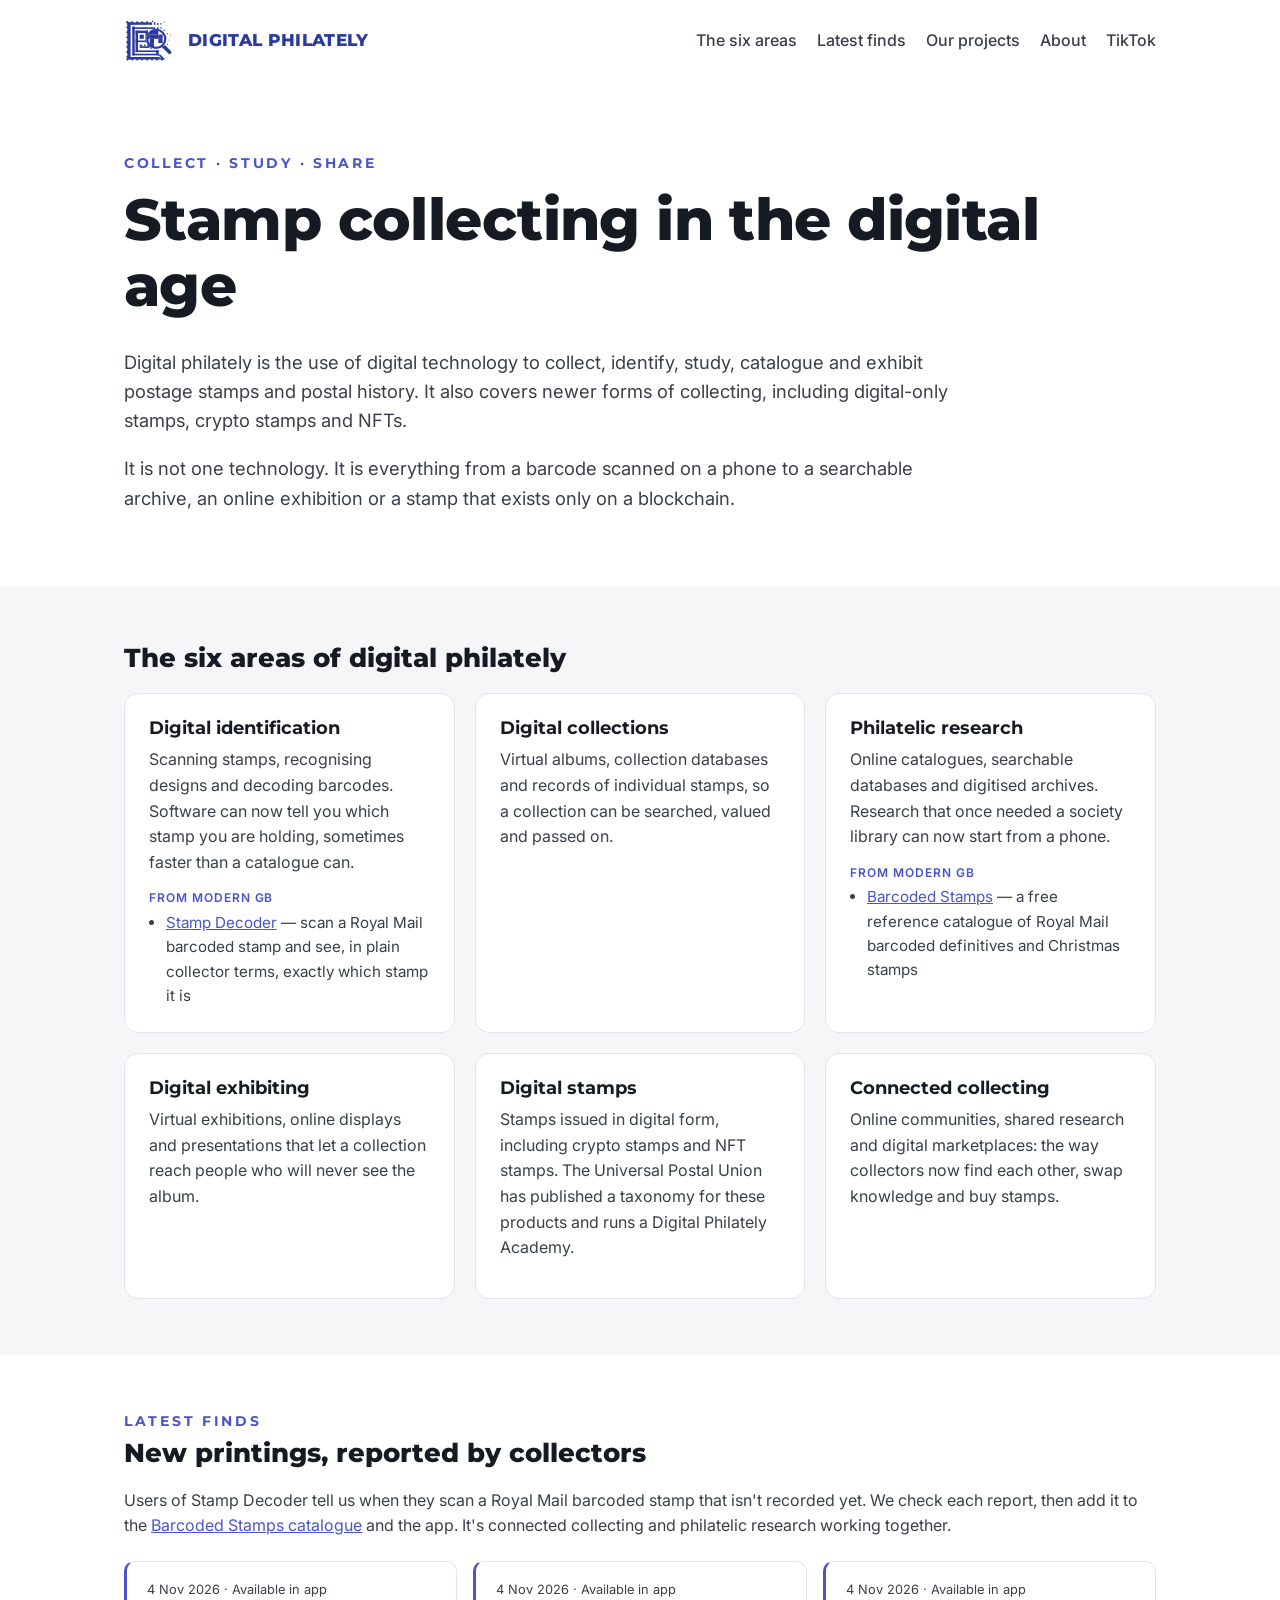
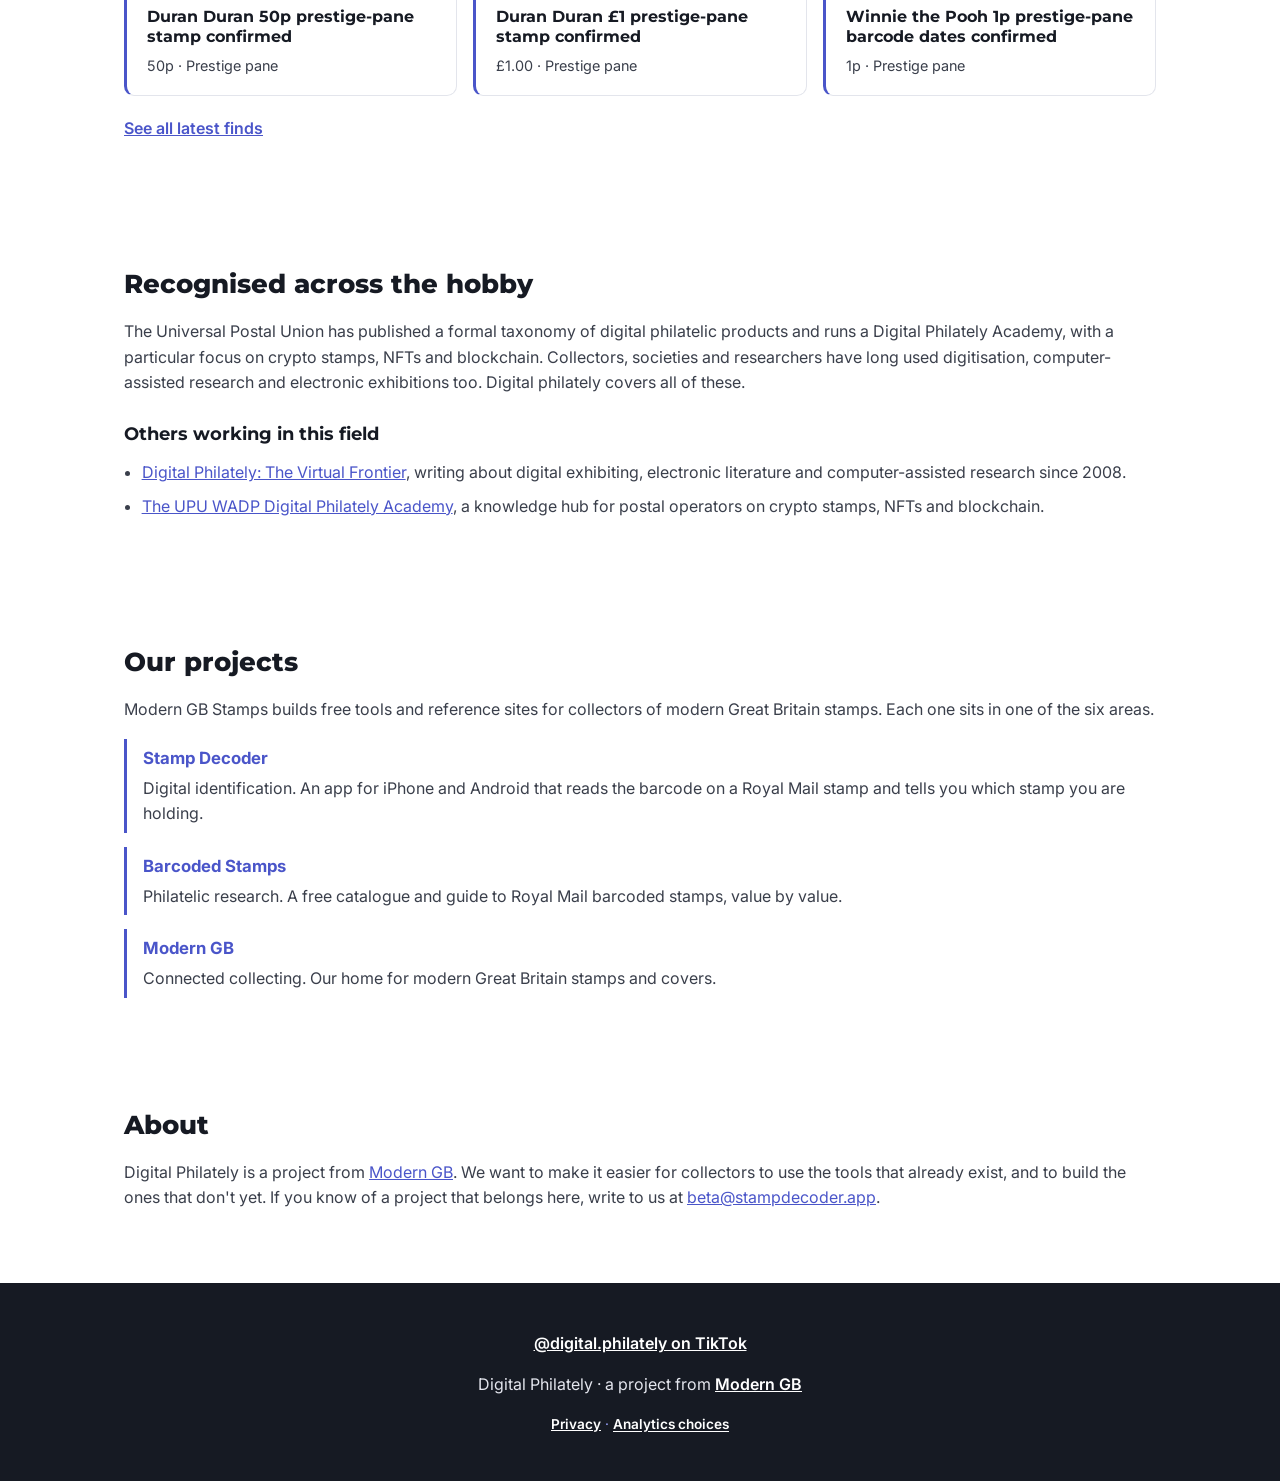
==== commit 0de2cdcd: "New logo: royal-blue magnifier over the Data Matrix Co-Authored-By: Claude Opus 5.5 <noreply@anthrop" ====
--- a/index.html
+++ b/index.html
@@ -20,7 +20,15 @@
 </head>
 <body>
 <header class="site-header">
-<a class="brand" href="/" aria-label="Digital Philately home"><svg xmlns="http://www.w3.org/2000/svg" viewBox="-1 0 61 53" width="40" height="35" role="img" aria-label="Digital Philately mark"><g fill="currentColor" shape-rendering="geometricPrecision"><rect x="3" y="5" width="4" height="45"/><rect x="3" y="5" width="26" height="3"/><rect x="3" y="47" width="38" height="3"/><polygon points="38,47 41,47 48,50 48,50 41,50"/><polygon points="40,44 43,44 49,50 46,50"/><circle cx="3" cy="5" r="1.25"/><circle cx="9" cy="5" r="1.25"/><circle cx="15" cy="5" r="1.25"/><circle cx="21" cy="5" r="1.25"/><circle cx="27" cy="5" r="1.25"/><circle cx="3" cy="50" r="1.25"/><circle cx="9" cy="50" r="1.25"/><circle cx="15" cy="50" r="1.25"/><circle cx="21" cy="50" r="1.25"/><circle cx="27" cy="50" r="1.25"/><circle cx="33" cy="50" r="1.25"/><circle cx="39" cy="50" r="1.25"/><circle cx="45" cy="50" r="1.25"/><circle cx="3" cy="5" r="1.25"/><circle cx="3" cy="11" r="1.25"/><circle cx="3" cy="17" r="1.25"/><circle cx="3" cy="23" r="1.25"/><circle cx="3" cy="29" r="1.25"/><circle cx="3" cy="35" r="1.25"/><circle cx="3" cy="41" r="1.25"/><circle cx="3" cy="47" r="1.25"/><rect x="9" y="11" width="20" height="2"/><rect x="9" y="10" width="3" height="35"/><rect x="9" y="43" width="32" height="2"/><rect x="38" y="39" width="3" height="6"/><rect x="13" y="15" width="3" height="26"/><rect x="13" y="15" width="15" height="3"/><rect x="13" y="39" width="28" height="2"/><rect x="25" y="15" width="3" height="14"/><rect x="13" y="27" width="15" height="2"/><rect x="18" y="20" width="5" height="5"/><rect x="18" y="34" width="12" height="2"/><rect x="18" y="32" width="3" height="2"/><rect x="23" y="32" width="2" height="2"/><rect x="27" y="32" width="3" height="2"/><rect x="31" y="15" width="2" height="2"/><rect x="35" y="15" width="2" height="2"/><rect x="31" y="17" width="2" height="2"/><rect x="33" y="17" width="2" height="2"/><rect x="35" y="17" width="2" height="2"/><rect x="37" y="17" width="2" height="2"/><rect x="29" y="19" width="2" height="2"/><rect x="31" y="19" width="2" height="2"/><rect x="35" y="19" width="2" height="2"/><rect x="39" y="19" width="2" height="2"/><rect x="31" y="21" width="2" height="2"/><rect x="35" y="21" width="2" height="2"/><rect x="37" y="21" width="2" height="2"/><rect x="29" y="23" width="2" height="2"/><rect x="31" y="23" width="2" height="2"/><rect x="33" y="23" width="2" height="2"/><rect x="35" y="23" width="2" height="2"/><rect x="37" y="23" width="2" height="2"/><rect x="39" y="23" width="2" height="2"/><rect x="31" y="25" width="2" height="2"/><rect x="35" y="25" width="2" height="2"/><rect x="39" y="25" width="2" height="2"/><rect x="29" y="27" width="2" height="2"/><rect x="33" y="27" width="2" height="2"/><rect x="35" y="27" width="2" height="2"/><rect x="29" y="29" width="2" height="2"/><rect x="31" y="29" width="2" height="2"/><rect x="33" y="29" width="2" height="2"/><rect x="35" y="29" width="2" height="2"/><rect x="37" y="29" width="2" height="2"/><rect x="31" y="31" width="2" height="2"/><rect x="35" y="31" width="2" height="2"/><rect x="39" y="31" width="2" height="2"/><rect x="29" y="33" width="2" height="2"/><rect x="33" y="33" width="2" height="2"/><rect x="37" y="33" width="2" height="2"/><rect x="31" y="35" width="2" height="2"/><rect x="35" y="35" width="2" height="2"/><rect x="29" y="5" width="4" height="3"/><rect x="35" y="5" width="2" height="3"/><rect x="39" y="6" width="2" height="2"/><rect x="29" y="11" width="8" height="2"/><rect x="39" y="11" width="2" height="2"/><rect x="33" y="3" width="1.6" height="1.6"/><rect x="43" y="6" width="1.6" height="1.6"/><rect x="47" y="4" width="1.2" height="1.2"/><rect x="43" y="11" width="1.6" height="1.6"/><rect x="43" y="16" width="1.6" height="1.6"/><rect x="47" y="14" width="1.4" height="1.4"/><rect x="51" y="18" width="1.2" height="1.2"/><rect x="45" y="20" width="1.6" height="1.6"/><rect x="49" y="22" width="1.4" height="1.4"/><rect x="55" y="20" width="1.0" height="1.0"/><rect x="43" y="25" width="1.6" height="1.6"/><rect x="53" y="26" width="1.0" height="1.0"/><rect x="47" y="28" width="1.4" height="1.4"/><rect x="43" y="31" width="1.6" height="1.6"/><rect x="51" y="31" width="1.2" height="1.2"/><rect x="45" y="35" width="1.4" height="1.4"/></g></svg><span>Digital Philately</span></a>
+<a class="brand" href="/" aria-label="Digital Philately home"><svg xmlns="http://www.w3.org/2000/svg" viewBox="-1 0 63 54" width="52" height="45" role="img" aria-label="Digital Philately mark">
+<defs><clipPath id="lens"><circle cx="38" cy="25" r="11"/></clipPath></defs>
+<g fill="currentColor" shape-rendering="geometricPrecision"><rect x="3" y="5" width="4" height="45"/><rect x="3" y="5" width="26" height="3"/><rect x="3" y="47" width="38" height="3"/><polygon points="38,47 41,47 48,50 48,50 41,50"/><polygon points="40,44 43,44 49,50 46,50"/><circle cx="3" cy="5" r="1.25"/><circle cx="9" cy="5" r="1.25"/><circle cx="15" cy="5" r="1.25"/><circle cx="21" cy="5" r="1.25"/><circle cx="27" cy="5" r="1.25"/><circle cx="3" cy="50" r="1.25"/><circle cx="9" cy="50" r="1.25"/><circle cx="15" cy="50" r="1.25"/><circle cx="21" cy="50" r="1.25"/><circle cx="27" cy="50" r="1.25"/><circle cx="33" cy="50" r="1.25"/><circle cx="39" cy="50" r="1.25"/><circle cx="45" cy="50" r="1.25"/><circle cx="3" cy="5" r="1.25"/><circle cx="3" cy="11" r="1.25"/><circle cx="3" cy="17" r="1.25"/><circle cx="3" cy="23" r="1.25"/><circle cx="3" cy="29" r="1.25"/><circle cx="3" cy="35" r="1.25"/><circle cx="3" cy="41" r="1.25"/><circle cx="3" cy="47" r="1.25"/><rect x="9" y="11" width="20" height="2"/><rect x="9" y="10" width="3" height="35"/><rect x="9" y="43" width="32" height="2"/><rect x="38" y="39" width="3" height="6"/><rect x="13" y="15" width="3" height="26"/><rect x="13" y="15" width="15" height="3"/><rect x="13" y="39" width="28" height="2"/><rect x="25" y="15" width="3" height="14"/><rect x="13" y="27" width="15" height="2"/><rect x="18" y="20" width="5" height="5"/><rect x="18" y="34" width="12" height="2"/><rect x="18" y="32" width="3" height="2"/><rect x="23" y="32" width="2" height="2"/><rect x="27" y="32" width="3" height="2"/><rect x="31" y="15" width="2" height="2"/><rect x="35" y="15" width="2" height="2"/><rect x="31" y="17" width="2" height="2"/><rect x="33" y="17" width="2" height="2"/><rect x="35" y="17" width="2" height="2"/><rect x="37" y="17" width="2" height="2"/><rect x="29" y="19" width="2" height="2"/><rect x="31" y="19" width="2" height="2"/><rect x="35" y="19" width="2" height="2"/><rect x="39" y="19" width="2" height="2"/><rect x="31" y="21" width="2" height="2"/><rect x="35" y="21" width="2" height="2"/><rect x="37" y="21" width="2" height="2"/><rect x="29" y="23" width="2" height="2"/><rect x="31" y="23" width="2" height="2"/><rect x="33" y="23" width="2" height="2"/><rect x="35" y="23" width="2" height="2"/><rect x="37" y="23" width="2" height="2"/><rect x="39" y="23" width="2" height="2"/><rect x="31" y="25" width="2" height="2"/><rect x="35" y="25" width="2" height="2"/><rect x="39" y="25" width="2" height="2"/><rect x="29" y="27" width="2" height="2"/><rect x="33" y="27" width="2" height="2"/><rect x="35" y="27" width="2" height="2"/><rect x="29" y="29" width="2" height="2"/><rect x="31" y="29" width="2" height="2"/><rect x="33" y="29" width="2" height="2"/><rect x="35" y="29" width="2" height="2"/><rect x="37" y="29" width="2" height="2"/><rect x="31" y="31" width="2" height="2"/><rect x="35" y="31" width="2" height="2"/><rect x="39" y="31" width="2" height="2"/><rect x="29" y="33" width="2" height="2"/><rect x="33" y="33" width="2" height="2"/><rect x="37" y="33" width="2" height="2"/><rect x="31" y="35" width="2" height="2"/><rect x="35" y="35" width="2" height="2"/><rect x="29" y="5" width="4" height="3"/><rect x="35" y="5" width="2" height="3"/><rect x="39" y="6" width="2" height="2"/><rect x="29" y="11" width="8" height="2"/><rect x="39" y="11" width="2" height="2"/><rect x="33" y="3" width="1.6" height="1.6"/><rect x="43" y="6" width="1.6" height="1.6"/><rect x="47" y="4" width="1.2" height="1.2"/><rect x="43" y="11" width="1.6" height="1.6"/><rect x="43" y="16" width="1.6" height="1.6"/><rect x="47" y="14" width="1.4" height="1.4"/><rect x="51" y="18" width="1.2" height="1.2"/><rect x="45" y="20" width="1.6" height="1.6"/><rect x="49" y="22" width="1.4" height="1.4"/><rect x="55" y="20" width="1.0" height="1.0"/><rect x="43" y="25" width="1.6" height="1.6"/><rect x="53" y="26" width="1.0" height="1.0"/><rect x="47" y="28" width="1.4" height="1.4"/><rect x="43" y="31" width="1.6" height="1.6"/><rect x="51" y="31" width="1.2" height="1.2"/><rect x="45" y="35" width="1.4" height="1.4"/></g>
+<circle cx="38" cy="25" r="12.3" fill="#FFFFFF"/>
+<g clip-path="url(#lens)" fill="currentColor"><g transform="translate(38 25) scale(2.6) translate(-38 -25)"><rect x="3" y="5" width="4" height="45"/><rect x="3" y="5" width="26" height="3"/><rect x="3" y="47" width="38" height="3"/><polygon points="38,47 41,47 48,50 48,50 41,50"/><polygon points="40,44 43,44 49,50 46,50"/><circle cx="3" cy="5" r="1.25"/><circle cx="9" cy="5" r="1.25"/><circle cx="15" cy="5" r="1.25"/><circle cx="21" cy="5" r="1.25"/><circle cx="27" cy="5" r="1.25"/><circle cx="3" cy="50" r="1.25"/><circle cx="9" cy="50" r="1.25"/><circle cx="15" cy="50" r="1.25"/><circle cx="21" cy="50" r="1.25"/><circle cx="27" cy="50" r="1.25"/><circle cx="33" cy="50" r="1.25"/><circle cx="39" cy="50" r="1.25"/><circle cx="45" cy="50" r="1.25"/><circle cx="3" cy="5" r="1.25"/><circle cx="3" cy="11" r="1.25"/><circle cx="3" cy="17" r="1.25"/><circle cx="3" cy="23" r="1.25"/><circle cx="3" cy="29" r="1.25"/><circle cx="3" cy="35" r="1.25"/><circle cx="3" cy="41" r="1.25"/><circle cx="3" cy="47" r="1.25"/><rect x="9" y="11" width="20" height="2"/><rect x="9" y="10" width="3" height="35"/><rect x="9" y="43" width="32" height="2"/><rect x="38" y="39" width="3" height="6"/><rect x="13" y="15" width="3" height="26"/><rect x="13" y="15" width="15" height="3"/><rect x="13" y="39" width="28" height="2"/><rect x="25" y="15" width="3" height="14"/><rect x="13" y="27" width="15" height="2"/><rect x="18" y="20" width="5" height="5"/><rect x="18" y="34" width="12" height="2"/><rect x="18" y="32" width="3" height="2"/><rect x="23" y="32" width="2" height="2"/><rect x="27" y="32" width="3" height="2"/><rect x="31" y="15" width="2" height="2"/><rect x="35" y="15" width="2" height="2"/><rect x="31" y="17" width="2" height="2"/><rect x="33" y="17" width="2" height="2"/><rect x="35" y="17" width="2" height="2"/><rect x="37" y="17" width="2" height="2"/><rect x="29" y="19" width="2" height="2"/><rect x="31" y="19" width="2" height="2"/><rect x="35" y="19" width="2" height="2"/><rect x="39" y="19" width="2" height="2"/><rect x="31" y="21" width="2" height="2"/><rect x="35" y="21" width="2" height="2"/><rect x="37" y="21" width="2" height="2"/><rect x="29" y="23" width="2" height="2"/><rect x="31" y="23" width="2" height="2"/><rect x="33" y="23" width="2" height="2"/><rect x="35" y="23" width="2" height="2"/><rect x="37" y="23" width="2" height="2"/><rect x="39" y="23" width="2" height="2"/><rect x="31" y="25" width="2" height="2"/><rect x="35" y="25" width="2" height="2"/><rect x="39" y="25" width="2" height="2"/><rect x="29" y="27" width="2" height="2"/><rect x="33" y="27" width="2" height="2"/><rect x="35" y="27" width="2" height="2"/><rect x="29" y="29" width="2" height="2"/><rect x="31" y="29" width="2" height="2"/><rect x="33" y="29" width="2" height="2"/><rect x="35" y="29" width="2" height="2"/><rect x="37" y="29" width="2" height="2"/><rect x="31" y="31" width="2" height="2"/><rect x="35" y="31" width="2" height="2"/><rect x="39" y="31" width="2" height="2"/><rect x="29" y="33" width="2" height="2"/><rect x="33" y="33" width="2" height="2"/><rect x="37" y="33" width="2" height="2"/><rect x="31" y="35" width="2" height="2"/><rect x="35" y="35" width="2" height="2"/><rect x="29" y="5" width="4" height="3"/><rect x="35" y="5" width="2" height="3"/><rect x="39" y="6" width="2" height="2"/><rect x="29" y="11" width="8" height="2"/><rect x="39" y="11" width="2" height="2"/><rect x="33" y="3" width="1.6" height="1.6"/><rect x="43" y="6" width="1.6" height="1.6"/><rect x="47" y="4" width="1.2" height="1.2"/><rect x="43" y="11" width="1.6" height="1.6"/><rect x="43" y="16" width="1.6" height="1.6"/><rect x="47" y="14" width="1.4" height="1.4"/><rect x="51" y="18" width="1.2" height="1.2"/><rect x="45" y="20" width="1.6" height="1.6"/><rect x="49" y="22" width="1.4" height="1.4"/><rect x="55" y="20" width="1.0" height="1.0"/><rect x="43" y="25" width="1.6" height="1.6"/><rect x="53" y="26" width="1.0" height="1.0"/><rect x="47" y="28" width="1.4" height="1.4"/><rect x="43" y="31" width="1.6" height="1.6"/><rect x="51" y="31" width="1.2" height="1.2"/><rect x="45" y="35" width="1.4" height="1.4"/></g></g>
+<circle cx="38" cy="25" r="11" fill="none" stroke="currentColor" stroke-width="2.6"/>
+<line x1="46.84" y1="33.84" x2="48.54" y2="35.54" stroke="currentColor" stroke-width="3.3000000000000003" stroke-linecap="butt"/>
+<line x1="48.54" y1="35.54" x2="54.26" y2="41.26" stroke="currentColor" stroke-width="4.4" stroke-linecap="round"/>
+</svg><span>Digital Philately</span></a>
 <nav><a href="#areas">The six areas</a><a href="#latest-finds">Latest finds</a><a href="#modern-gb">Our projects</a><a href="#about">About</a><a href="https://www.tiktok.com/@digital.philately">TikTok</a></nav>
 </header>
 
--- a/style.css
+++ b/style.css
@@ -1,5 +1,6 @@
 :root {
   --ink: #161A23;
+  --royal: #2B3A9E;
   --blue: #4A55C9;
   --light: #9AA3FF;
   --paper: #FFFFFF;
@@ -20,7 +21,7 @@
 main > section { max-width: 1080px; margin: 0 auto; padding: 56px 24px; }
 
 .site-header { display: flex; justify-content: space-between; align-items: center; gap: 16px; flex-wrap: wrap; padding: 18px 24px; max-width: 1080px; margin: 0 auto; }
-.brand { display: flex; align-items: center; gap: 12px; text-decoration: none; color: var(--ink); }
+.brand { display: flex; align-items: center; gap: 12px; text-decoration: none; color: var(--royal); }
 .brand span { font-family: var(--display); font-weight: 800; text-transform: uppercase; letter-spacing: 0.02em; font-size: 1.05rem; }
 .site-header nav { display: flex; gap: 20px; flex-wrap: wrap; }
 .site-header nav a { text-decoration: none; color: var(--text); font-weight: 500; }
@@ -61,3 +62,4 @@
 .find-list strong { font-family: var(--display); font-size: 1rem; line-height: 1.3; }
 .find-detail { font-size: 0.9rem; color: var(--text); }
 .finds-more { margin-top: 1.2em; font-weight: 600; }
+.brand:hover { color: var(--royal); }
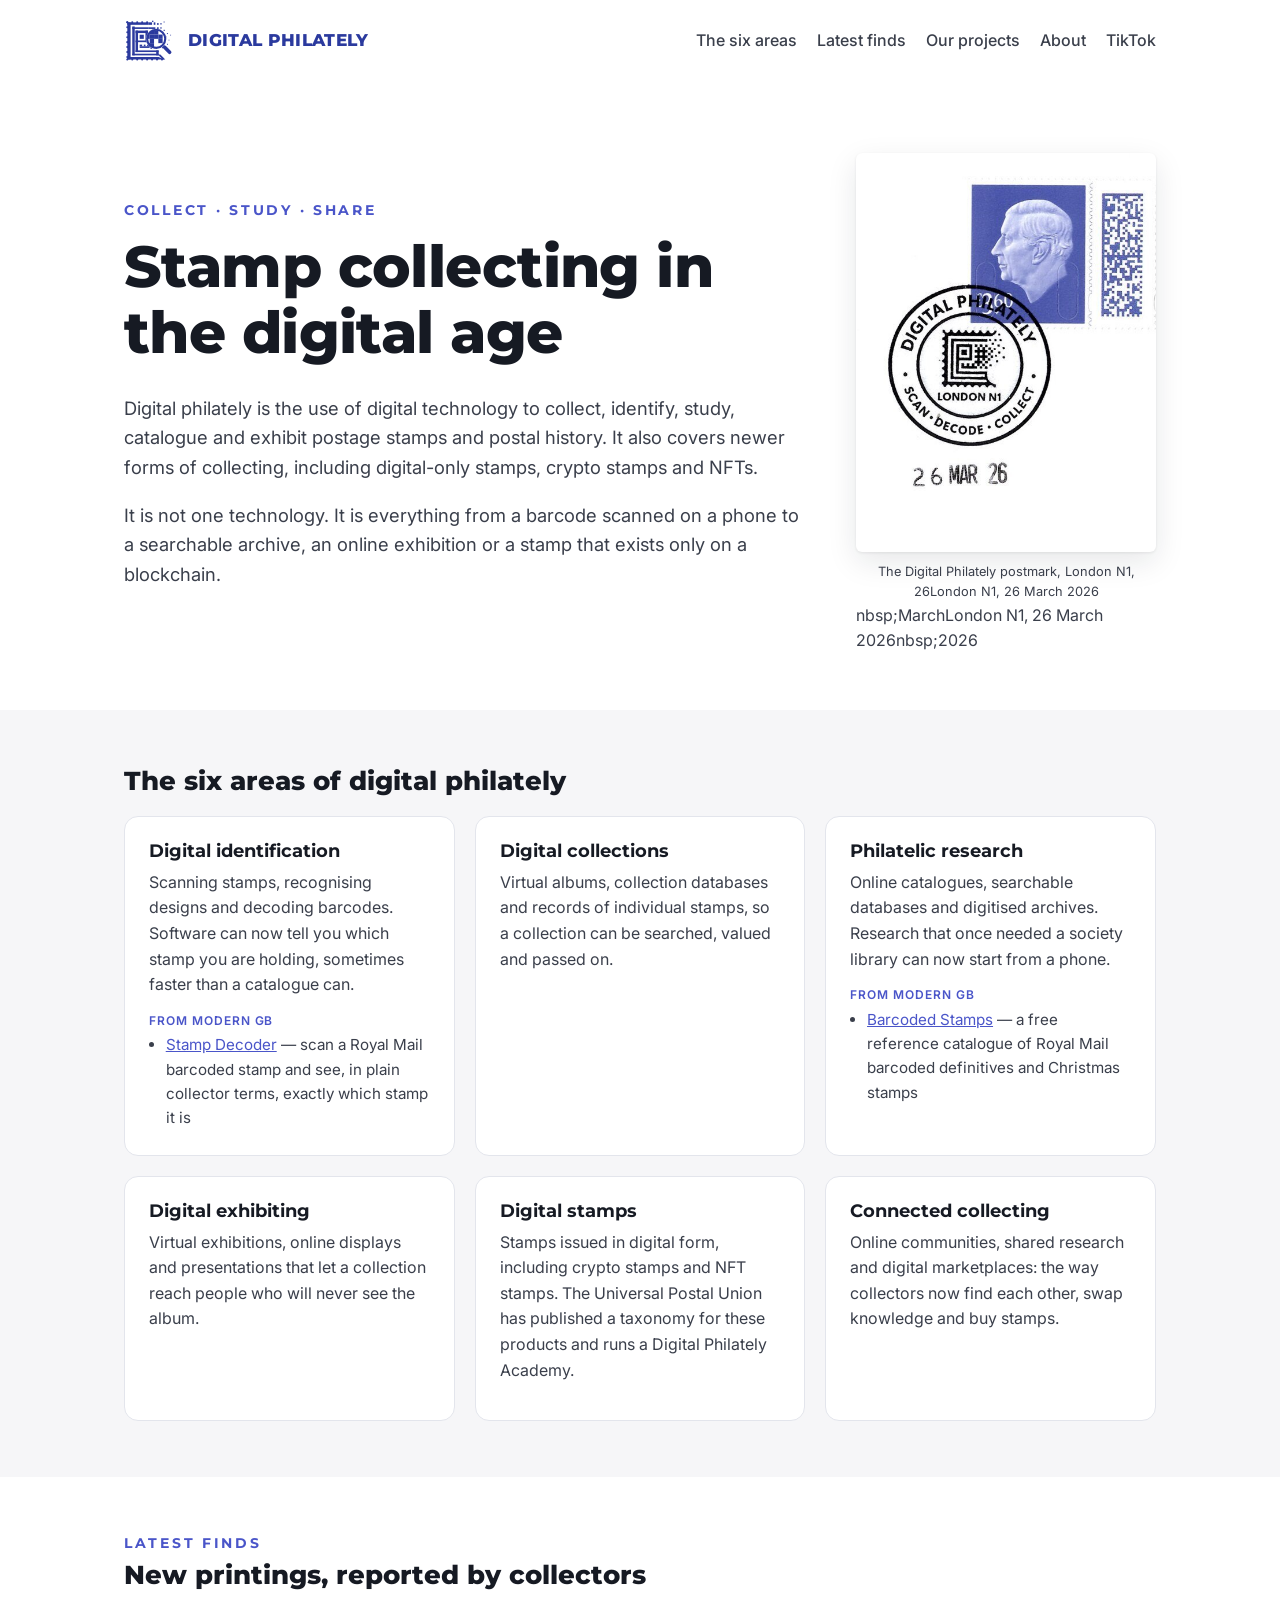
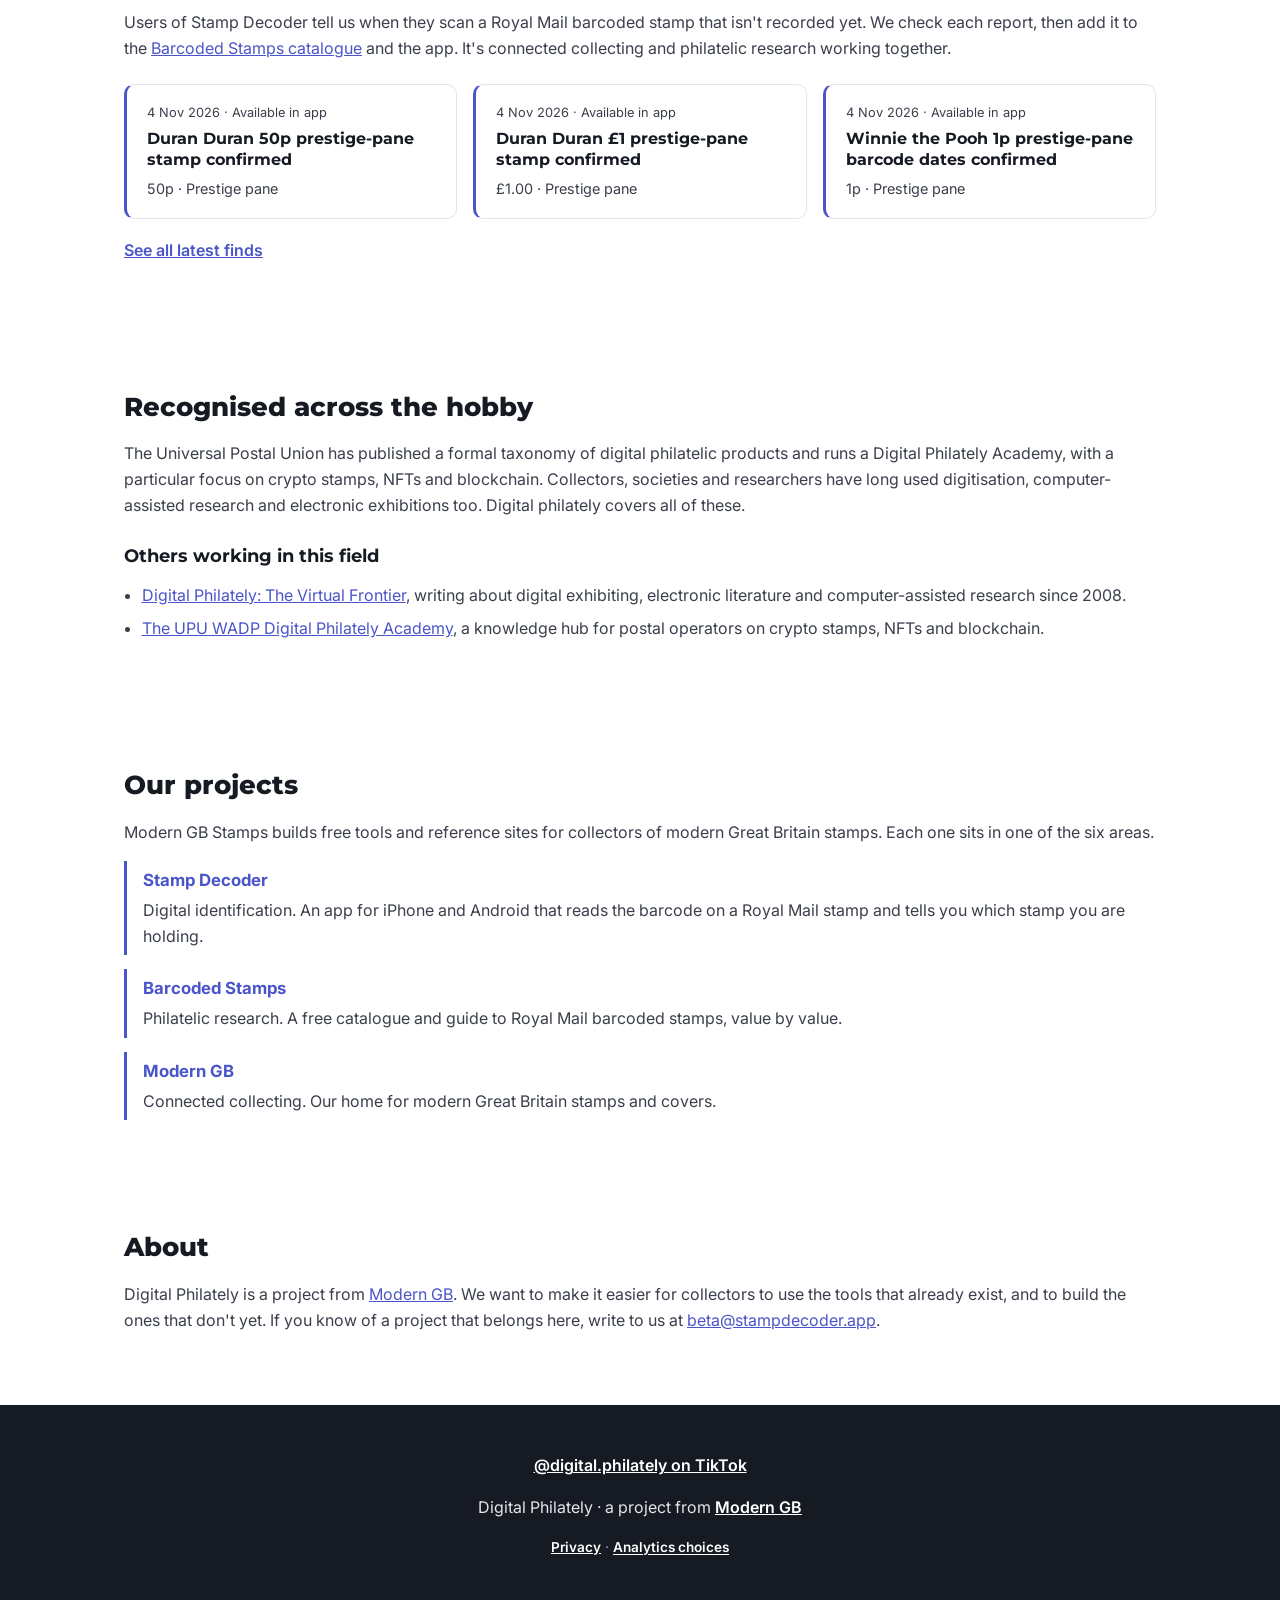
==== commit b459bc3c: "Show the Digital Philately postmark cover in the hero Co-Authored-By: Claude Opus 5.5 <noreply@anthr" ====
--- a/index.html
+++ b/index.html
@@ -14,7 +14,7 @@
 <link rel="preconnect" href="https://fonts.googleapis.com">
 <link rel="preconnect" href="https://fonts.gstatic.com" crossorigin>
 <link href="https://fonts.googleapis.com/css2?family=Montserrat:wght@700;800&family=Inter:wght@400;500;600&display=swap" rel="stylesheet">
-<link rel="stylesheet" href="/style.css">
+<link rel="stylesheet" href="/style.css?v=20261119b">
 <link rel="stylesheet" href="/consent-analytics.css">
 <script src="/consent-analytics.js" defer></script>
 </head>
@@ -34,10 +34,16 @@
 
 <main>
 <section class="hero">
+<div class="hero-text">
 <p class="tag">Collect · Study · Share</p>
 <h1>Stamp collecting in the digital age</h1>
 <p class="lede">Digital philately is the use of digital technology to collect, identify, study, catalogue and exhibit postage stamps and postal history. It also covers newer forms of collecting, including digital-only stamps, crypto stamps and NFTs.</p>
 <p class="lede">It is not one technology. It is everything from a barcode scanned on a phone to a searchable archive, an online exhibition or a stamp that exists only on a blockchain.</p>
+</div>
+<figure class="hero-cover">
+<img src="/img/postmark-cover.jpg" srcset="/img/postmark-cover-260.jpg 260w, /img/postmark-cover.jpg 519w" sizes="(max-width: 760px) 70vw, 300px" width="519" height="690" alt="A Royal Mail barcoded definitive stamp on a cover, cancelled with the circular Digital Philately London N1 postmark dated 26 March 2026.">
+<figcaption>The Digital Philately postmark, London N1, 26London N1, 26 March 2026</figcaption>nbsp;MarchLondon N1, 26 March 2026</figcaption>nbsp;2026</figcaption>
+</figure>
 </section>
 
 <section id="areas" class="areas">
--- a/style.css
+++ b/style.css
@@ -63,3 +63,12 @@
 .find-detail { font-size: 0.9rem; color: var(--text); }
 .finds-more { margin-top: 1.2em; font-weight: 600; }
 .brand:hover { color: var(--royal); }
+
+.hero { display: grid; grid-template-columns: minmax(0, 1fr) 300px; gap: 48px; align-items: center; }
+.hero-cover { margin: 0; }
+.hero-cover img { display: block; width: 100%; height: auto; border-radius: 6px; box-shadow: 0 1px 3px rgba(22,26,35,.08), 0 10px 30px rgba(22,26,35,.10); background: #fff; }
+.hero-cover figcaption { margin-top: 10px; font-size: 0.8rem; color: var(--text); text-align: center; }
+@media (max-width: 760px) {
+  .hero { grid-template-columns: 1fr; gap: 28px; }
+  .hero-cover { max-width: 260px; margin: 0 auto; }
+}
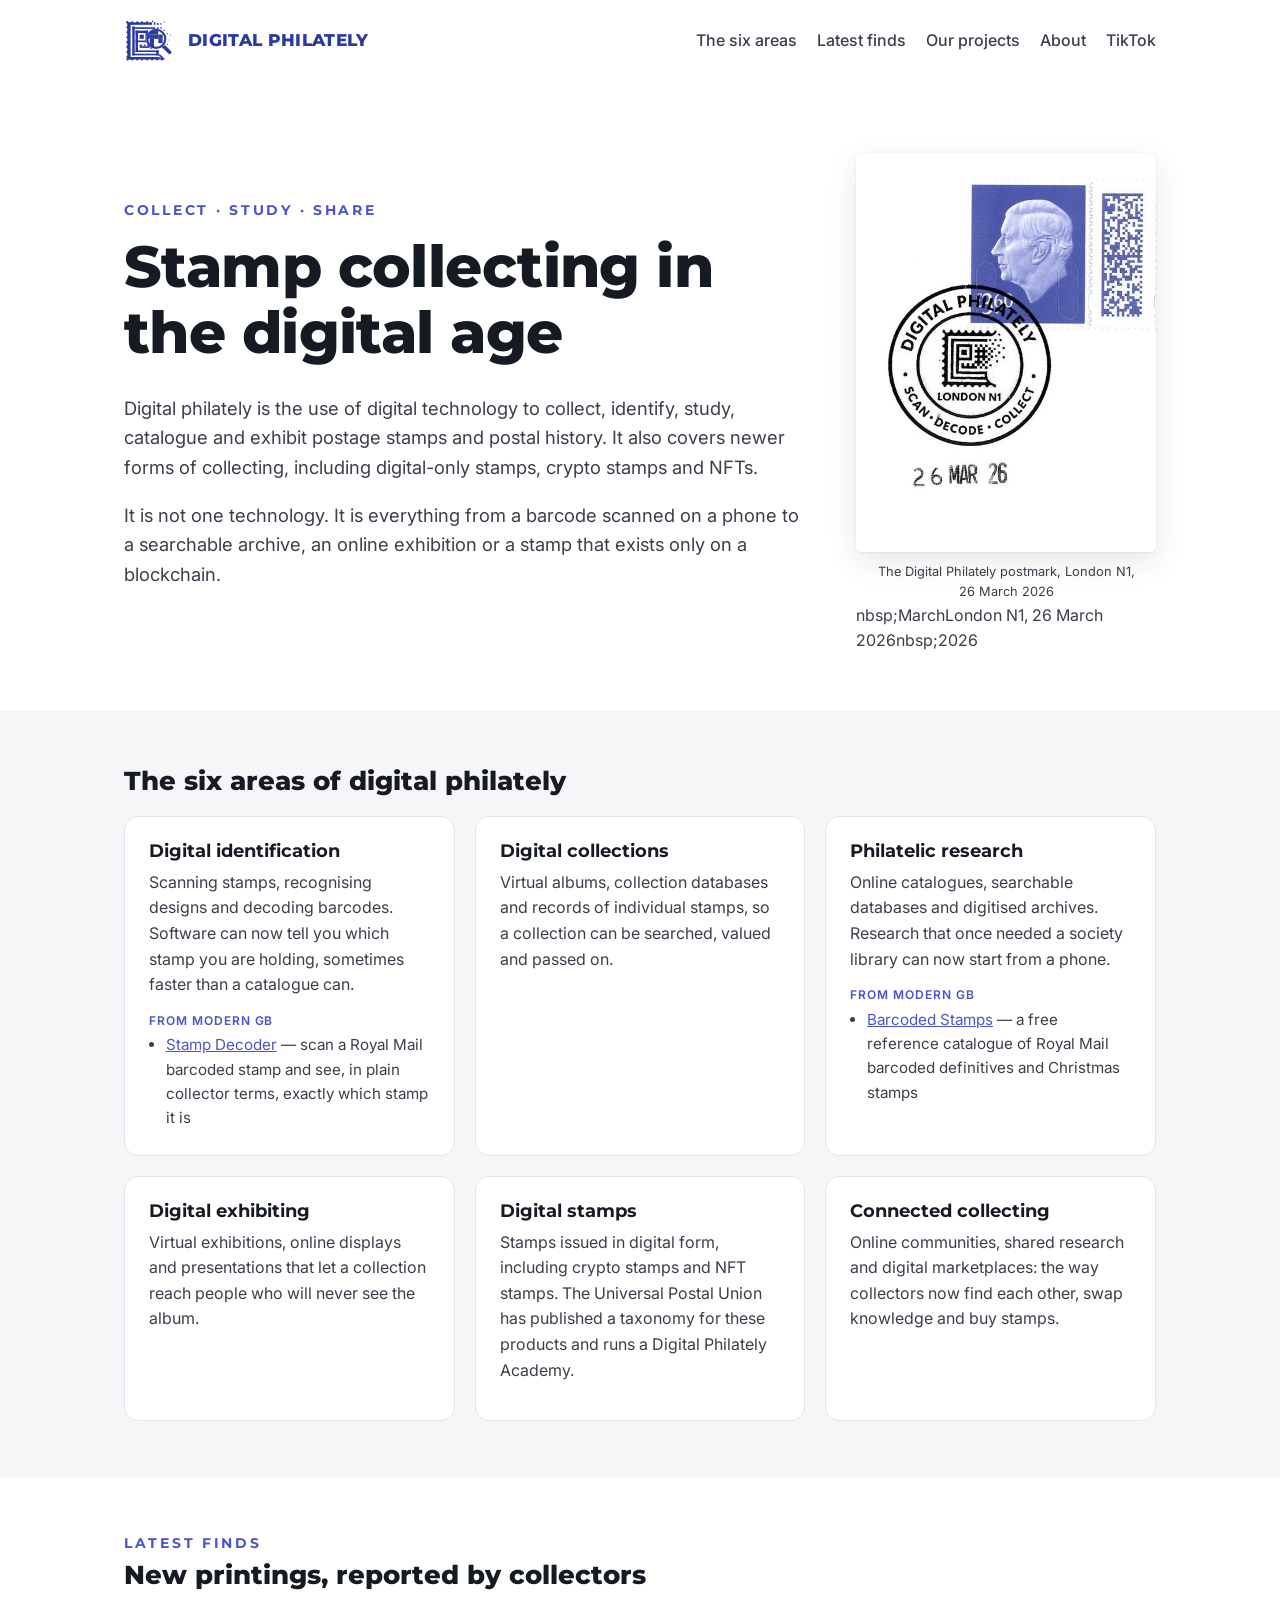
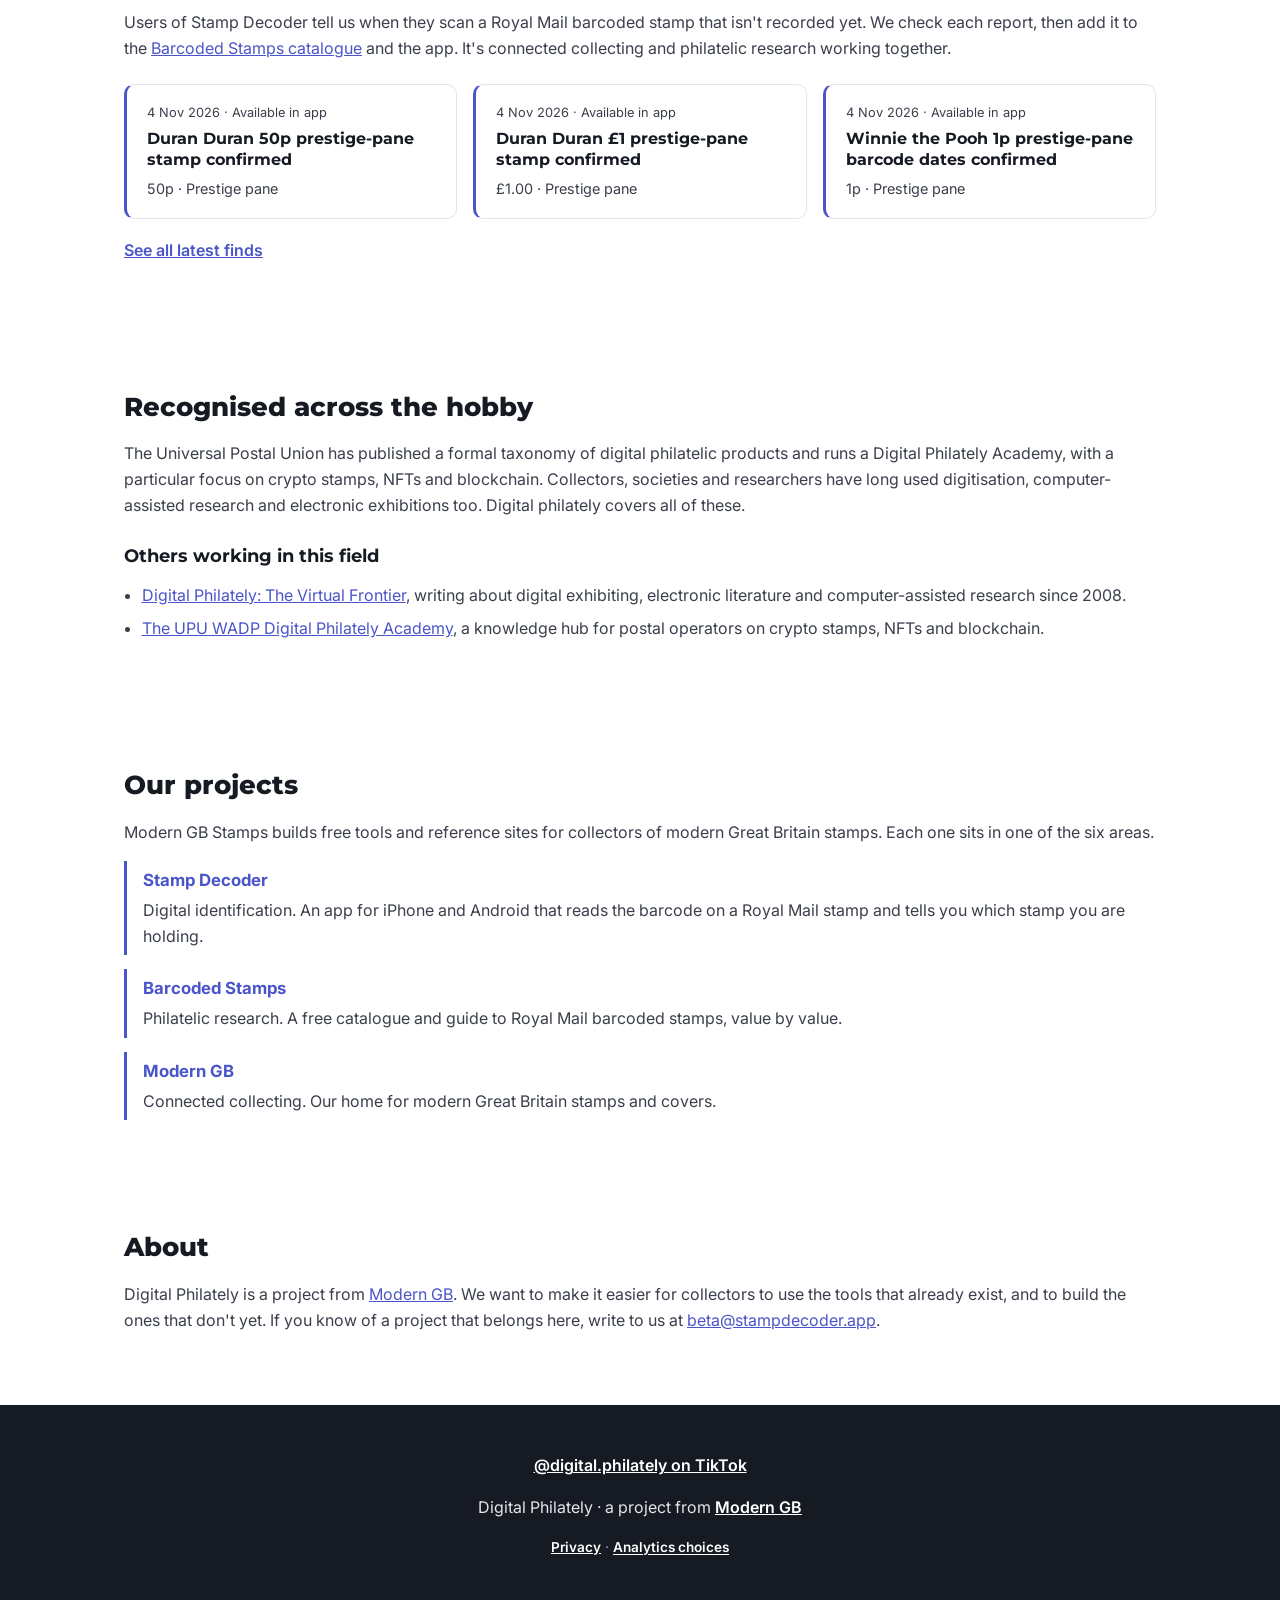
==== commit b3c6e2e3: "Fix the hero caption Co-Authored-By: Claude Opus 5.5 <noreply@anthropic.com> Claude-Session: https:/" ====
--- a/index.html
+++ b/index.html
@@ -42,7 +42,7 @@
 </div>
 <figure class="hero-cover">
 <img src="/img/postmark-cover.jpg" srcset="/img/postmark-cover-260.jpg 260w, /img/postmark-cover.jpg 519w" sizes="(max-width: 760px) 70vw, 300px" width="519" height="690" alt="A Royal Mail barcoded definitive stamp on a cover, cancelled with the circular Digital Philately London N1 postmark dated 26 March 2026.">
-<figcaption>The Digital Philately postmark, London N1, 26London N1, 26 March 2026</figcaption>nbsp;MarchLondon N1, 26 March 2026</figcaption>nbsp;2026</figcaption>
+<figcaption>The Digital Philately postmark, London N1, 26&nbsp;March&nbsp;2026</figcaption>nbsp;MarchLondon N1, 26 March 2026</figcaption>nbsp;2026</figcaption>
 </figure>
 </section>
 
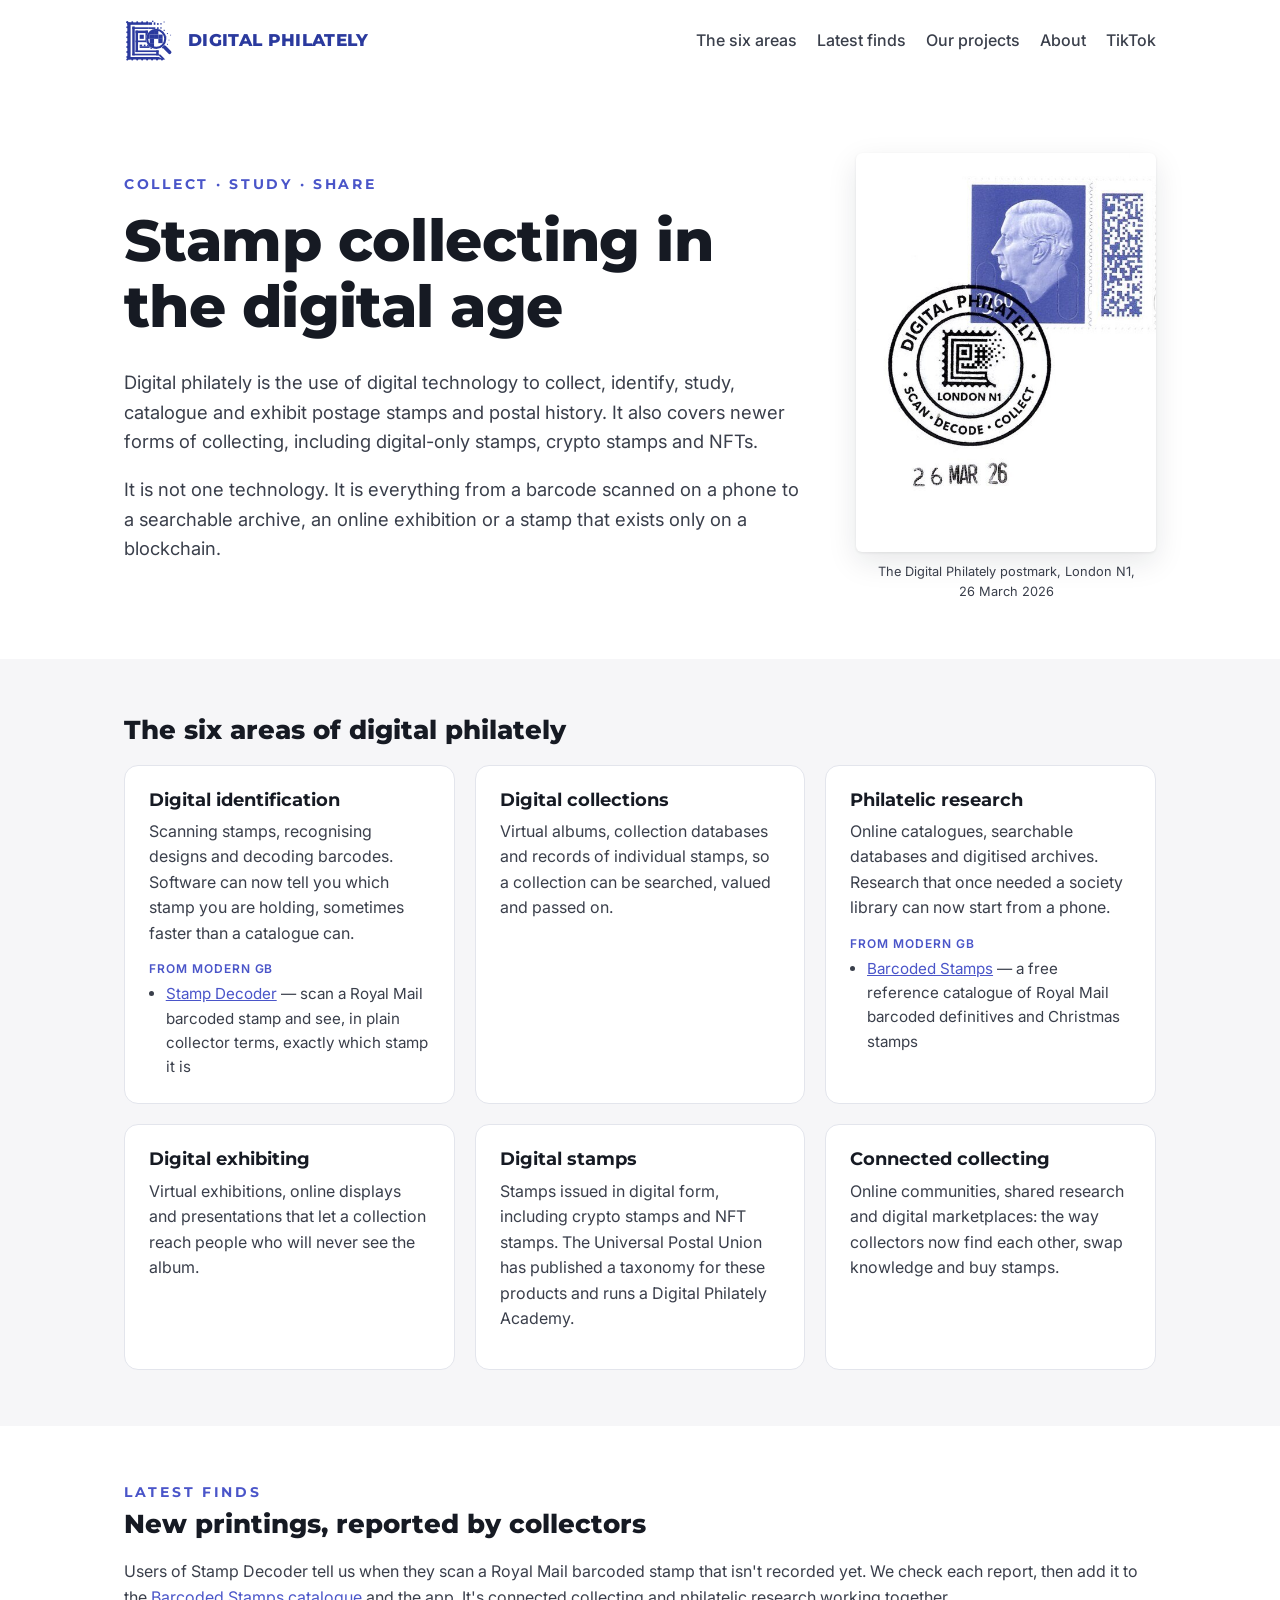
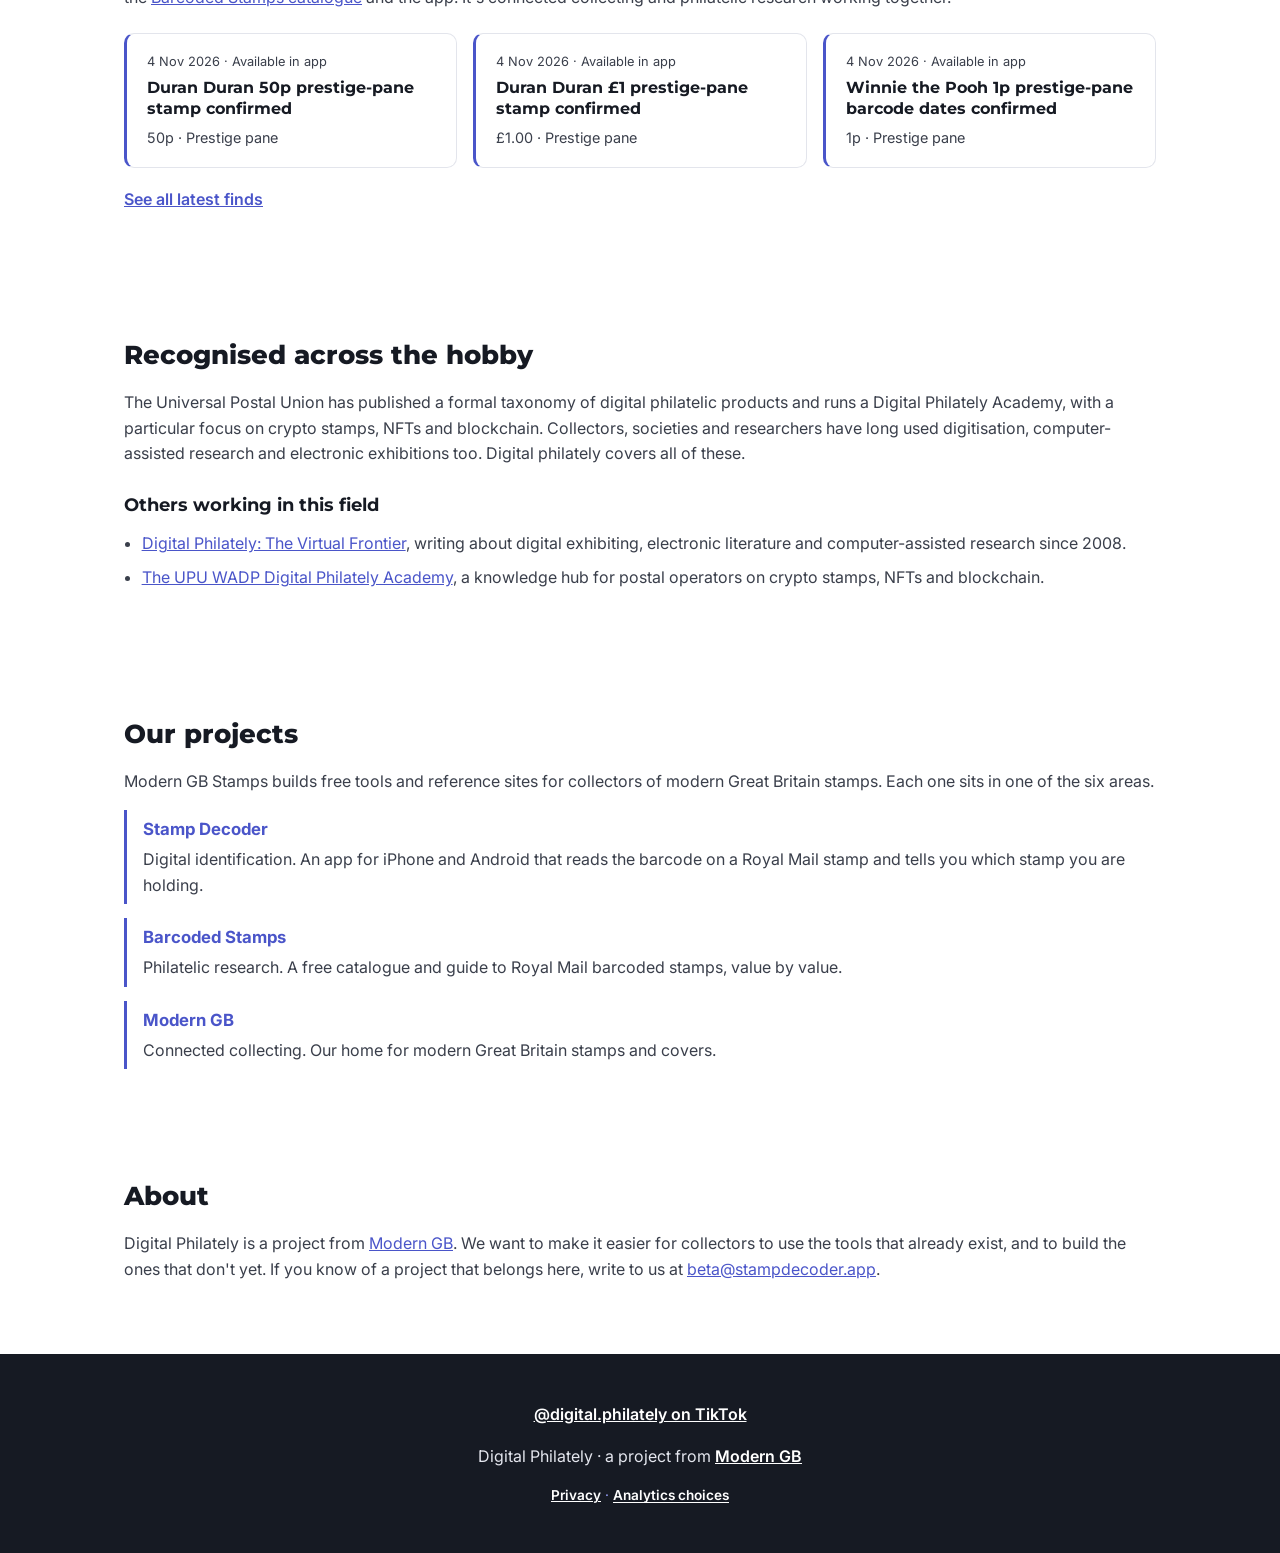
==== commit 48dcead5: "Remove stray caption text Co-Authored-By: Claude Opus 5.5 <noreply@anthropic.com> Claude-Session: ht" ====
--- a/index.html
+++ b/index.html
@@ -42,7 +42,7 @@
 </div>
 <figure class="hero-cover">
 <img src="/img/postmark-cover.jpg" srcset="/img/postmark-cover-260.jpg 260w, /img/postmark-cover.jpg 519w" sizes="(max-width: 760px) 70vw, 300px" width="519" height="690" alt="A Royal Mail barcoded definitive stamp on a cover, cancelled with the circular Digital Philately London N1 postmark dated 26 March 2026.">
-<figcaption>The Digital Philately postmark, London N1, 26&nbsp;March&nbsp;2026</figcaption>nbsp;MarchLondon N1, 26 March 2026</figcaption>nbsp;2026</figcaption>
+<figcaption>The Digital Philately postmark, London N1, 26&nbsp;March&nbsp;2026</figcaption>
 </figure>
 </section>
 
